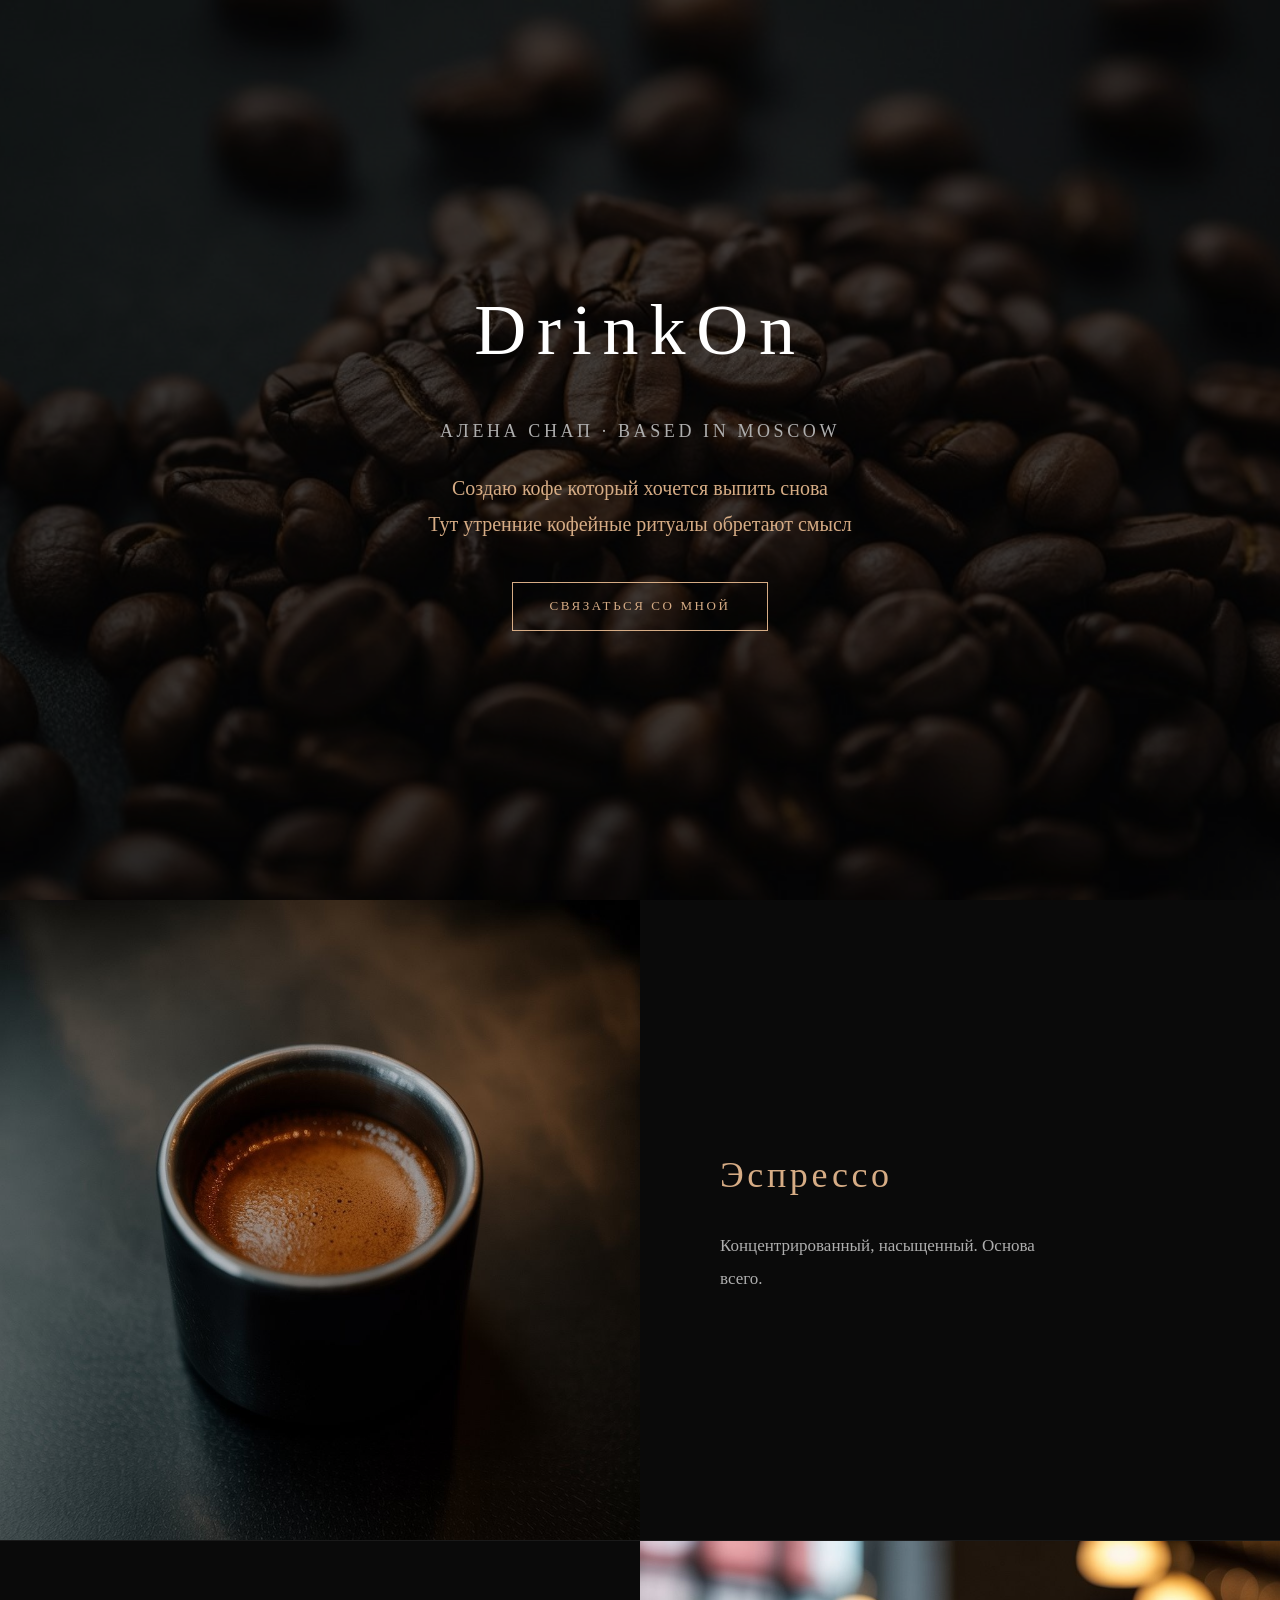
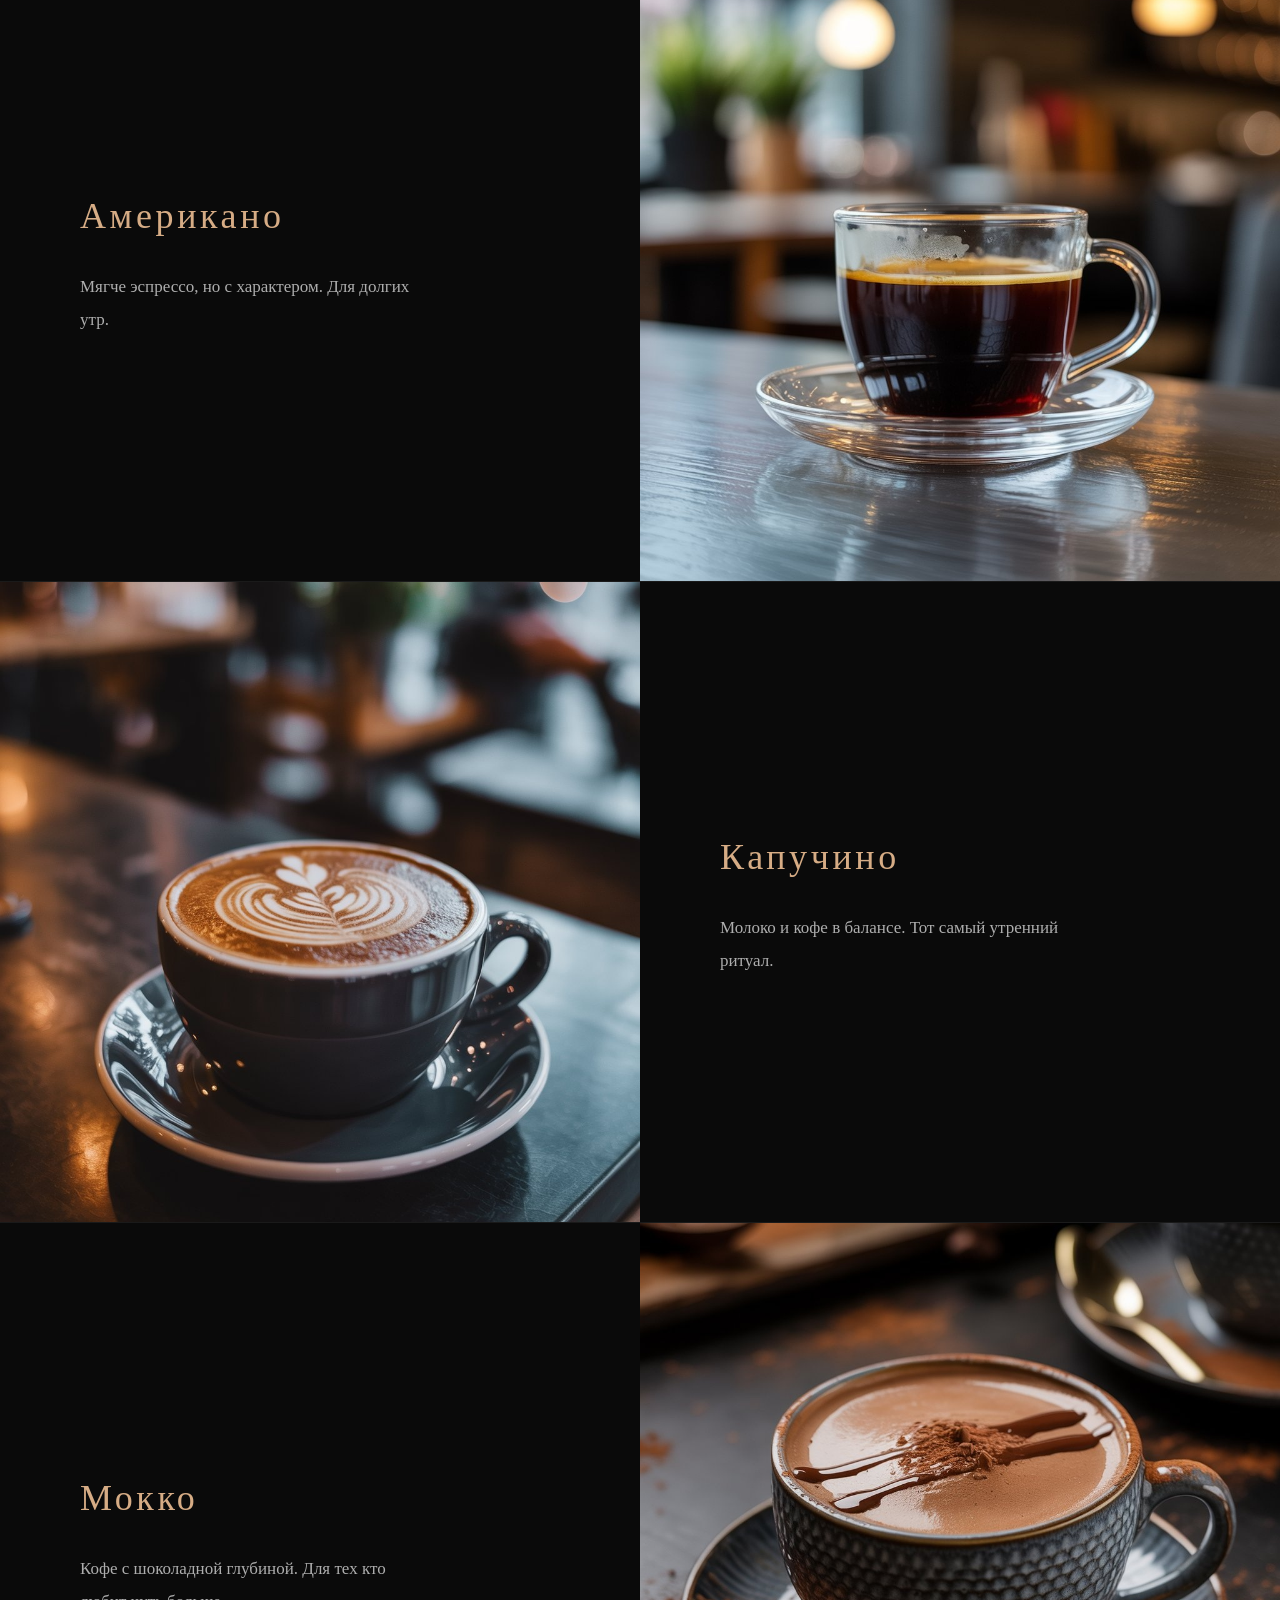
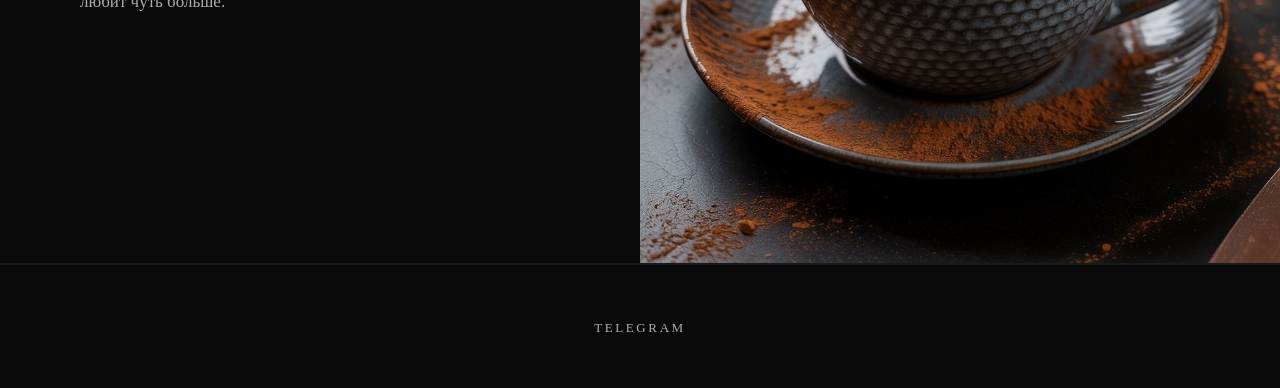
==== index.html @ 255bbcc7 "Add files via upload" ====
<!DOCTYPE html>
<html lang="ru">
<head>
  <meta charset="UTF-8">
  <meta name="viewport" content="width=device-width, initial-scale=1.0">
  <title>DrinkOn</title>
  <link rel="stylesheet" href="style.css">
</head>
<body>

  <!-- ШАПКА с фоном из зёрен -->
  <header class="hero">
    <div class="hero-overlay"></div>
    <div class="hero-content">
      <h1>DrinkOn</h1>
      <p class="location">Алена Снап · based in Moscow</p>
      <p class="tagline">Создаю кофе который хочется выпить снова<br>Тут утренние кофейные ритуалы обретают смысл</p>
      <a href="https://t.me/alyonaalyon" class="btn" target="_blank">Связаться со мной</a>
    </div>
  </header>

  <!-- НАПИТКИ В ШАХМАТНОМ ПОРЯДКЕ -->
  <section class="drinks">

    <div class="drink-row">
      <div class="drink-img">
        <img src="espresso.jpg" alt="Эспрессо">
      </div>
      <div class="drink-text">
        <h3>Эспрессо</h3>
        <p>Концентрированный, насыщенный. Основа всего.</p>
      </div>
    </div>

    <div class="drink-row reverse">
      <div class="drink-img">
        <img src="americano.jpg" alt="Американо">
      </div>
      <div class="drink-text">
        <h3>Американо</h3>
        <p>Мягче эспрессо, но с характером. Для долгих утр.</p>
      </div>
    </div>
    
    <div class="drink-row">
      <div class="drink-img">
        <img src="cappuccino.jpg" alt="Капучино">
      </div>
      <div class="drink-text">
        <h3>Капучино</h3>
        <p>Молоко и кофе в балансе. Тот самый утренний ритуал.</p>
      </div>
    </div>

    <div class="drink-row reverse">
      <div class="drink-img">
        <img src="mocha.jpg" alt="Мокко">
      </div>
      <div class="drink-text">
        <h3>Мокко</h3>
        <p>Кофе с шоколадной глубиной. Для тех кто любит чуть больше.</p>
      </div>
    </div>

  </section>

  <!-- ФУТЕР -->
  <footer>
    <a href="https://t.me/alyonaalyon" target="_blank">Telegram</a>
  </footer>

</body>
</html>
---- style.css ----
/* RESET И БАЗА */
* {
  margin: 0;
  padding: 0;
  box-sizing: border-box;
}

body {
  font-family: 'Georgia', serif;
  background-color: #0a0a0a;
  color: #fff;
  line-height: 1.7;
}

/* ШАПКА */
.hero {
  min-height: 100vh;
  position: relative;
  display: flex;
  align-items: center;
  justify-content: center;
  text-align: center;
  background-image: url('beans1.jpg');
  background-size: cover;
  background-position: center;
}

.hero-overlay {
  position: absolute;
  inset: 0;
  background-color: rgba(0, 0, 0, 0.65);
}

.hero-content {
  position: relative;
  z-index: 1;
  padding: 2rem;
}

.hero h1 {
  font-size: 72px;
  font-weight: 400;
  letter-spacing: 0.15em;
  color: #fff;
  margin-bottom: 1.5rem;
}

.hero .location {
  font-size: 18px;
  letter-spacing: 0.2em;
  color: #aeaeae;
  text-transform: uppercase;
  margin-bottom: 1.5rem;
}

.hero .tagline {
  font-size: 20px;
  color: #d6ac85;
  max-width: 480px;
  margin: 0 auto 2.5rem;
  line-height: 1.8;
}

/* КНОПКА */
.btn {
  display: inline-block;
  padding: 12px 36px;
  border: 1px solid #d6ac85;
  color: #d6ac85;
  text-decoration: none;
  font-size: 13px;
  letter-spacing: 0.2em;
  text-transform: uppercase;
  transition: all 0.3s ease;
}

.btn:hover {
  background-color: #d6ac85;
  color: #0a0a0a;
}

/* НАПИТКИ ШАХМАТНЫЙ ПОРЯДОК */
.drinks {
  padding: 0;
}

.drink-row {
  display: grid;
  grid-template-columns: 1fr 1fr;
  min-height: 500px;
  border-bottom: 1px solid #1a1a1a;
}

.drink-row.reverse {
  direction: rtl;
}

.drink-row.reverse > * {
  direction: ltr;
}

.drink-img {
  overflow: hidden;
}

.drink-img img {
  width: 100%;
  height: 100%;
  object-fit: cover;
  display: block;
  transition: transform 0.6s ease;
}

.drink-img img:hover {
  transform: scale(1.03);
}

.drink-text {
  display: flex;
  flex-direction: column;
  justify-content: center;
  padding: 4rem 5rem;
  background-color: #0a0a0a;
}

.drink-text h3 {
  font-size: 36px;
  font-weight: 400;
  color: #d6ac85;
  letter-spacing: 0.1em;
  margin-bottom: 1.5rem;
}

.drink-text p {
  font-size: 17px;
  color: #aeaeae;
  line-height: 1.9;
  max-width: 340px;
}

/* ФУТЕР */
footer {
  text-align: center;
  padding: 3rem;
  border-top: 1px solid #1a1a1a;
}

footer a {
  color: #aeaeae;
  text-decoration: none;
  font-size: 13px;
  letter-spacing: 0.2em;
  text-transform: uppercase;
  transition: color 0.3s ease;
}

footer a:hover {
  color: #d6ac85;
}

/* =====================
   MOBILE ADAPTATION
   ===================== */

@media (max-width: 768px) {

  /* HERO */
  .hero {
    min-height: 100svh;
    background-position: center center;
  }

  .hero-content {
    padding: 2rem 1.5rem;
  }

  .hero h1 {
    font-size: 48px;
    letter-spacing: 0.12em;
    margin-bottom: 1rem;
  }

  .hero .location {
    font-size: 11px;
    letter-spacing: 0.18em;
    margin-bottom: 1.2rem;
  }

  .hero .tagline {
    font-size: 16px;
    max-width: 100%;
    margin-bottom: 2rem;
    line-height: 1.75;
  }

  .btn {
    padding: 14px 32px;
    font-size: 11px;
    letter-spacing: 0.18em;
  }

  /* DRINK ROWS — stack vertically, image on top, text below */
  .drink-row,
  .drink-row.reverse {
    display: flex;
    flex-direction: column;
    direction: ltr;
    min-height: unset;
    border-bottom: 1px solid #1a1a1a;
  }

  .drink-row .drink-img,
  .drink-row.reverse .drink-img {
    width: 100%;
    height: 260px;
    flex-shrink: 0;
  }

  .drink-row .drink-img img,
  .drink-row.reverse .drink-img img {
    width: 100%;
    height: 100%;
    object-fit: cover;
  }

  .drink-text {
    padding: 2rem 1.5rem;
    text-align: left;
    width: 100%;
  }

  .drink-text h3 {
    font-size: 26px;
    margin-bottom: 0.75rem;
    letter-spacing: 0.08em;
  }

  .drink-text p {
    font-size: 15px;
    line-height: 1.75;
    max-width: 100%;
    color: #aeaeae;
  }

  /* FOOTER */
  footer {
    padding: 2rem 1.5rem;
  }

  footer a {
    font-size: 11px;
    letter-spacing: 0.18em;
  }
}

/* Extra small screens */
@media (max-width: 380px) {
  .hero h1 {
    font-size: 38px;
  }

  .hero .tagline {
    font-size: 15px;
  }

  .drink-row .drink-img,
  .drink-row.reverse .drink-img {
    height: 220px;
  }

  .drink-text {
    padding: 1.5rem 1.25rem;
  }

  .drink-text h3 {
    font-size: 22px;
  }
}
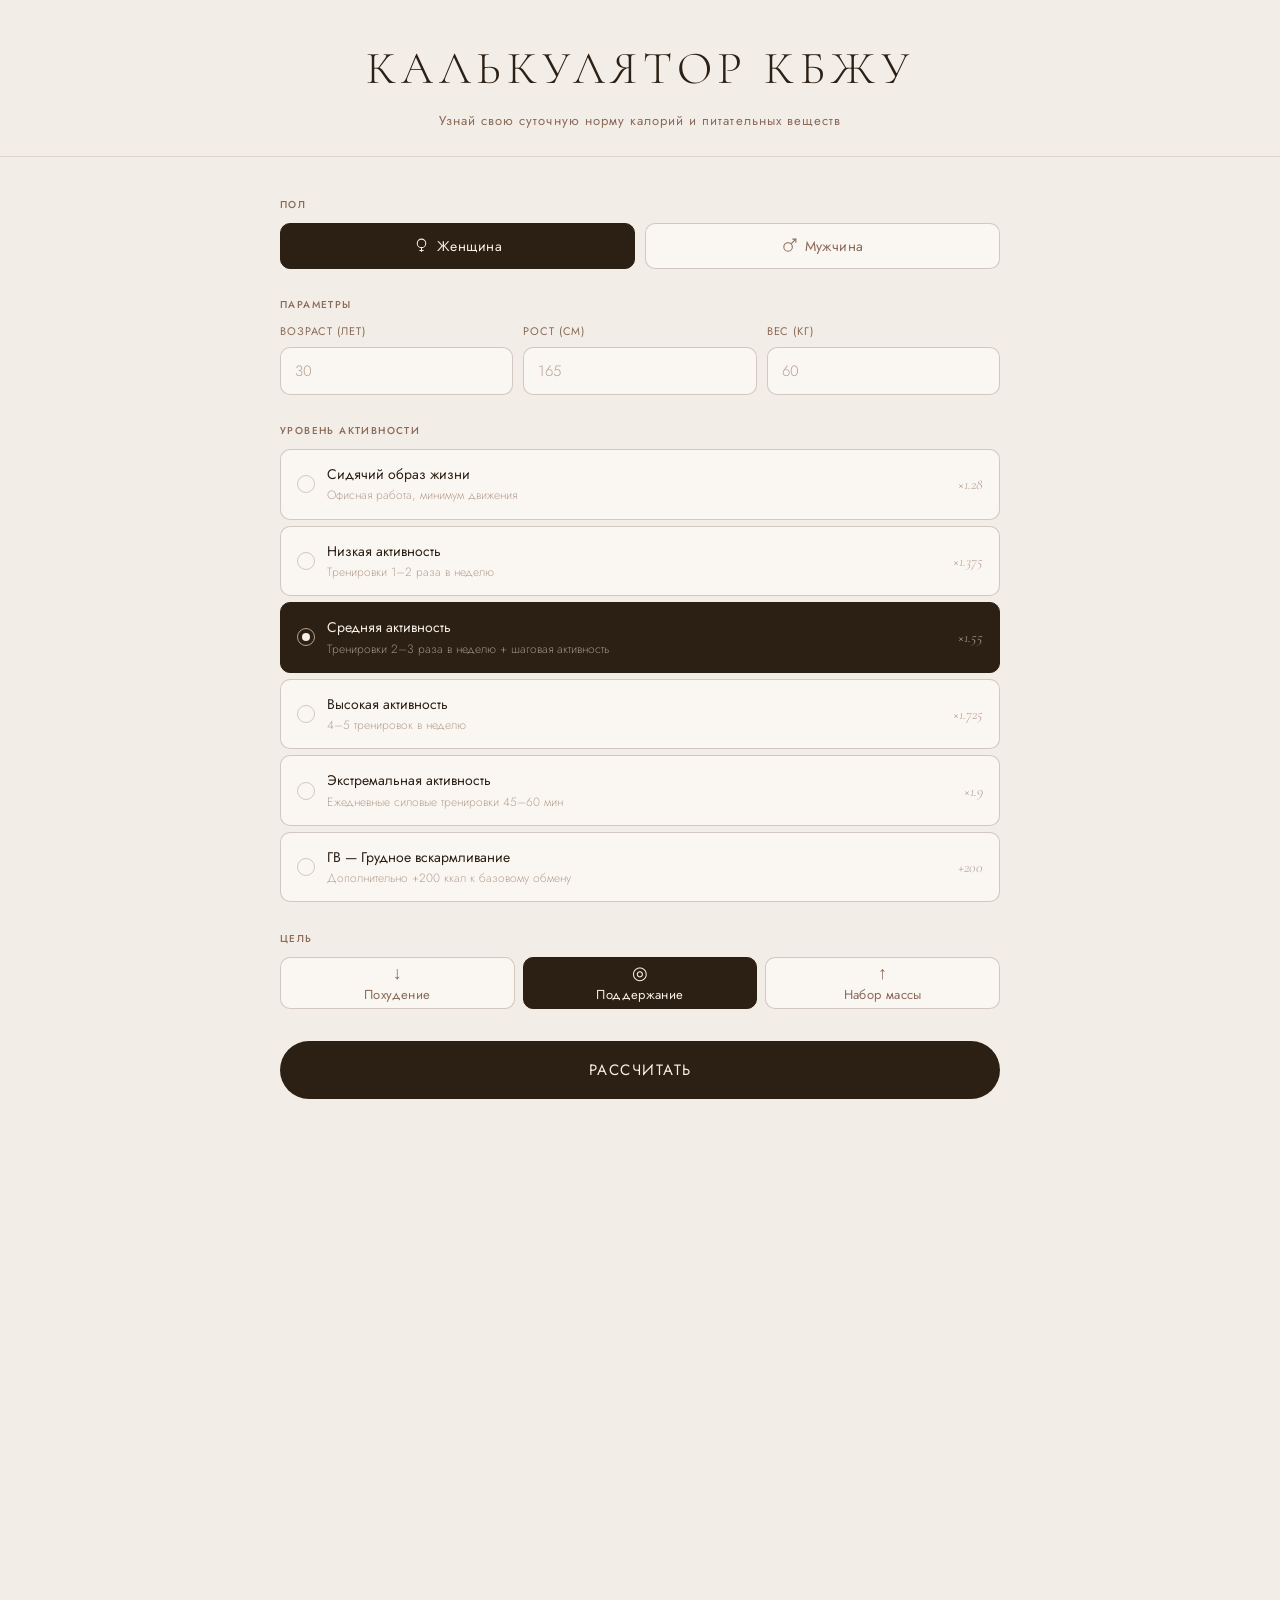
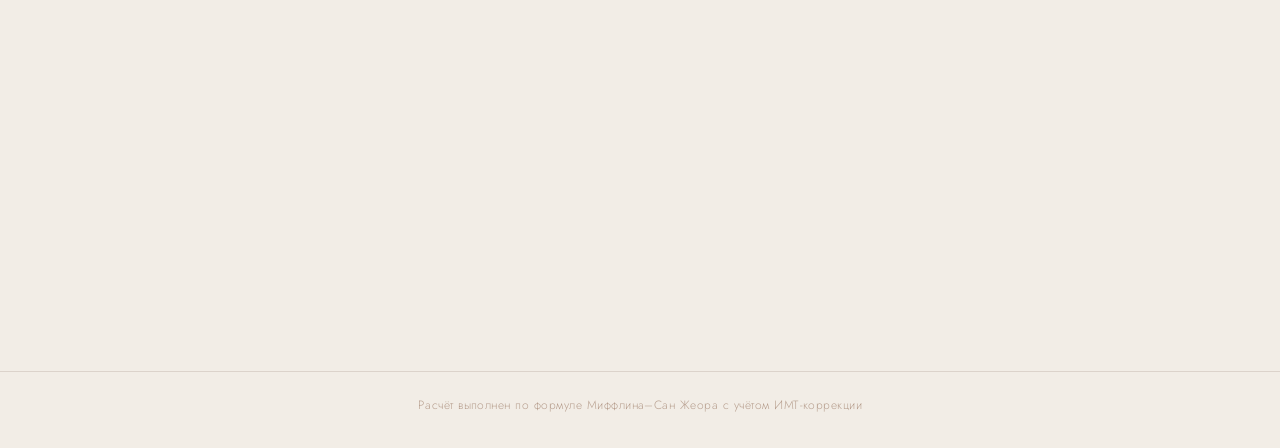
==== commit 9fece4dc: "Index File" ====
--- a/index.html
+++ b/index.html
@@ -1,73 +1,842 @@
-<!DOCTYPE html>
-<html lang="ru">
-<head>
-  <meta charset="UTF-8">
-  <meta name="viewport" content="width=device-width, initial-scale=1.0">
-  <title>DrinkOn</title>
-  <link rel="stylesheet" href="style.css">
-</head>
-<body>
-
-  <!-- ШАПКА с фоном из зёрен -->
-  <header class="hero">
-    <div class="hero-overlay"></div>
-    <div class="hero-content">
-      <h1>DrinkOn</h1>
-      <p class="location">Алена Снап · based in Moscow</p>
-      <p class="tagline">Создаю кофе который хочется выпить снова<br>Тут утренние кофейные ритуалы обретают смысл</p>
-      <a href="https://t.me/alyonaalyon" class="btn" target="_blank">Связаться со мной</a>
-    </div>
-  </header>
-
-  <!-- НАПИТКИ В ШАХМАТНОМ ПОРЯДКЕ -->
-  <section class="drinks">
-
-    <div class="drink-row">
-      <div class="drink-img">
-        <img src="espresso.jpg" alt="Эспрессо">
-      </div>
-      <div class="drink-text">
-        <h3>Эспрессо</h3>
-        <p>Концентрированный, насыщенный. Основа всего.</p>
-      </div>
-    </div>
-
-    <div class="drink-row reverse">
-      <div class="drink-img">
-        <img src="americano.jpg" alt="Американо">
-      </div>
-      <div class="drink-text">
-        <h3>Американо</h3>
-        <p>Мягче эспрессо, но с характером. Для долгих утр.</p>
-      </div>
-    </div>
-    
-    <div class="drink-row">
-      <div class="drink-img">
-        <img src="cappuccino.jpg" alt="Капучино">
-      </div>
-      <div class="drink-text">
-        <h3>Капучино</h3>
-        <p>Молоко и кофе в балансе. Тот самый утренний ритуал.</p>
-      </div>
-    </div>
-
-    <div class="drink-row reverse">
-      <div class="drink-img">
-        <img src="mocha.jpg" alt="Мокко">
-      </div>
-      <div class="drink-text">
-        <h3>Мокко</h3>
-        <p>Кофе с шоколадной глубиной. Для тех кто любит чуть больше.</p>
-      </div>
-    </div>
-
-  </section>
-
-  <!-- ФУТЕР -->
-  <footer>
-    <a href="https://t.me/alyonaalyon" target="_blank">Telegram</a>
-  </footer>
-
-</body>
-</html>+<!DOCTYPE html>
+<html lang="ru">
+<head>
+<meta charset="UTF-8">
+<meta name="viewport" content="width=device-width, initial-scale=1.0">
+<title>Калькулятор КБЖУ</title>
+<link rel="preconnect" href="https://fonts.googleapis.com">
+<link rel="preconnect" href="https://fonts.gstatic.com" crossorigin>
+<link href="https://fonts.googleapis.com/css2?family=Cormorant+Garamond:ital,wght@0,300;0,400;0,500;1,300;1,400&family=Jost:wght@300;400;500&display=swap" rel="stylesheet">
+<style>
+  *, *::before, *::after { box-sizing: border-box; margin: 0; padding: 0; }
+
+  :root {
+    --bg:        #F2EDE6;
+    --bg2:       #EDE6DC;
+    --card:      #FAF7F3;
+    --card2:     #F5EFE7;
+    --dark:      #2C1F14;
+    --brown:     #5C3D2E;
+    --mid:       #8A6A58;
+    --light:     #B8A090;
+    --accent:    #3D2314;
+    --border:    rgba(92,61,46,.15);
+    --border2:   rgba(92,61,46,.25);
+    --radius:    18px;
+    --radius-sm: 10px;
+  }
+
+  html { scroll-behavior: smooth; }
+
+  body {
+    font-family: 'Jost', sans-serif;
+    background: var(--bg);
+    color: var(--dark);
+    min-height: 100vh;
+    font-weight: 300;
+    line-height: 1.6;
+  }
+
+  /* ── HEADER ─────────────────────────────── */
+  .site-header {
+    padding: 2rem 2rem 1.5rem;
+    text-align: center;
+    border-bottom: 1px solid var(--border);
+    background: var(--bg);
+  }
+  .site-header .logo {
+    font-family: 'Cormorant Garamond', serif;
+    font-size: clamp(28px, 6vw, 46px);
+    font-weight: 300;
+    letter-spacing: .12em;
+    color: var(--dark);
+    text-transform: uppercase;
+  }
+  .site-header .tagline {
+    font-size: 13px;
+    letter-spacing: .08em;
+    color: var(--mid);
+    margin-top: .35rem;
+    font-weight: 400;
+  }
+
+  /* ── LAYOUT ──────────────────────────────── */
+  .page {
+    max-width: 760px;
+    margin: 0 auto;
+    padding: 2.5rem 1.25rem 4rem;
+  }
+
+  .section-label {
+    font-size: 10px;
+    font-weight: 500;
+    letter-spacing: .14em;
+    text-transform: uppercase;
+    color: var(--mid);
+    margin-bottom: .6rem;
+    margin-top: 1.8rem;
+  }
+  .section-label:first-child { margin-top: 0; }
+
+  /* ── GENDER TOGGLE ───────────────────────── */
+  .gender-wrap {
+    display: flex;
+    gap: 10px;
+  }
+  .gender-btn {
+    flex: 1;
+    height: 46px;
+    border: 1px solid var(--border2);
+    border-radius: var(--radius-sm);
+    background: var(--card);
+    color: var(--mid);
+    font-family: 'Jost', sans-serif;
+    font-size: 14px;
+    font-weight: 400;
+    letter-spacing: .04em;
+    cursor: pointer;
+    transition: all .2s;
+    display: flex; align-items: center; justify-content: center; gap: 7px;
+  }
+  .gender-btn:hover { background: var(--card2); color: var(--brown); }
+  .gender-btn.active {
+    background: var(--dark);
+    border-color: var(--dark);
+    color: #F5EFE7;
+  }
+  .gender-btn svg { width: 17px; height: 17px; }
+
+  /* ── INPUT GRID ──────────────────────────── */
+  .input-grid {
+    display: grid;
+    grid-template-columns: repeat(3, 1fr);
+    gap: 10px;
+  }
+  @media (max-width: 480px) {
+    .input-grid { grid-template-columns: 1fr 1fr; }
+    .input-grid .field:last-child { grid-column: 1 / -1; }
+  }
+  .field label {
+    display: block;
+    font-size: 11px;
+    letter-spacing: .08em;
+    text-transform: uppercase;
+    color: var(--mid);
+    margin-bottom: 6px;
+    font-weight: 400;
+  }
+  .field input {
+    width: 100%;
+    height: 48px;
+    padding: 0 14px;
+    border: 1px solid var(--border2);
+    border-radius: var(--radius-sm);
+    background: var(--card);
+    color: var(--dark);
+    font-family: 'Jost', sans-serif;
+    font-size: 16px;
+    font-weight: 300;
+    outline: none;
+    transition: border-color .2s, background .2s;
+    -moz-appearance: textfield;
+  }
+  .field input::-webkit-inner-spin-button,
+  .field input::-webkit-outer-spin-button { -webkit-appearance: none; }
+  .field input::placeholder { color: var(--light); font-size: 15px; }
+  .field input:focus {
+    border-color: var(--brown);
+    background: var(--card2);
+  }
+  .field input.err { border-color: #c0604a; background: #fdf3f1; }
+
+  /* ── ACTIVITY LIST ───────────────────────── */
+  .act-list { display: flex; flex-direction: column; gap: 6px; }
+  .act-item {
+    display: flex; align-items: center; gap: 12px;
+    padding: 13px 16px;
+    border: 1px solid var(--border2);
+    border-radius: var(--radius-sm);
+    background: var(--card);
+    cursor: pointer;
+    transition: all .18s;
+  }
+  .act-item:hover { background: var(--card2); border-color: var(--brown); }
+  .act-item.active {
+    background: var(--dark);
+    border-color: var(--dark);
+  }
+  .act-radio {
+    width: 18px; height: 18px; border-radius: 50%;
+    border: 1.5px solid var(--border2);
+    flex-shrink: 0;
+    transition: all .18s;
+    display: flex; align-items: center; justify-content: center;
+  }
+  .act-item.active .act-radio {
+    border-color: var(--light);
+    background: transparent;
+  }
+  .act-item.active .act-radio::after {
+    content: '';
+    display: block;
+    width: 8px; height: 8px;
+    border-radius: 50%;
+    background: #F5EFE7;
+  }
+  .act-text { flex: 1; }
+  .act-name {
+    font-size: 14px; font-weight: 400;
+    color: var(--dark);
+    transition: color .18s;
+  }
+  .act-item.active .act-name { color: #F5EFE7; }
+  .act-desc {
+    font-size: 12px; color: var(--light);
+    margin-top: 1px;
+    transition: color .18s;
+  }
+  .act-item.active .act-desc { color: rgba(245,239,231,.55); }
+  .act-coef {
+    font-family: 'Cormorant Garamond', serif;
+    font-size: 15px;
+    color: var(--light);
+    font-style: italic;
+    transition: color .18s;
+  }
+  .act-item.active .act-coef { color: rgba(245,239,231,.6); }
+
+  /* ── GOAL TOGGLE ─────────────────────────── */
+  .goal-wrap { display: grid; grid-template-columns: repeat(3, 1fr); gap: 8px; }
+  .goal-btn {
+    height: 52px;
+    border: 1px solid var(--border2);
+    border-radius: var(--radius-sm);
+    background: var(--card);
+    color: var(--mid);
+    font-family: 'Jost', sans-serif;
+    font-size: 13px;
+    font-weight: 400;
+    letter-spacing: .03em;
+    cursor: pointer;
+    transition: all .2s;
+    display: flex; flex-direction: column; align-items: center; justify-content: center;
+    gap: 3px;
+    line-height: 1.2;
+    text-align: center;
+  }
+  .goal-btn:hover { background: var(--card2); color: var(--brown); }
+  .goal-btn.active {
+    background: var(--dark);
+    border-color: var(--dark);
+    color: #F5EFE7;
+  }
+  .goal-icon { font-size: 18px; }
+
+  /* ── CALCULATE BUTTON ────────────────────── */
+  .btn-calc {
+    width: 100%;
+    height: 58px;
+    margin-top: 2rem;
+    border: none;
+    border-radius: 40px;
+    background: var(--dark);
+    color: #F5EFE7;
+    font-family: 'Jost', sans-serif;
+    font-size: 15px;
+    font-weight: 400;
+    letter-spacing: .1em;
+    text-transform: uppercase;
+    cursor: pointer;
+    transition: all .2s;
+    position: relative;
+    overflow: hidden;
+  }
+  .btn-calc:hover {
+    background: var(--brown);
+    transform: translateY(-1px);
+  }
+  .btn-calc:active { transform: translateY(0) scale(.99); }
+  .btn-calc::after {
+    content: '';
+    position: absolute; inset: 0;
+    background: rgba(255,255,255,.06);
+    opacity: 0;
+    transition: opacity .2s;
+  }
+  .btn-calc:hover::after { opacity: 1; }
+
+  /* ── ERROR MSG ───────────────────────────── */
+  .err-msg {
+    display: none;
+    margin-top: .75rem;
+    padding: 10px 14px;
+    border-radius: var(--radius-sm);
+    background: #fdf3f1;
+    border: 1px solid #e8b5aa;
+    font-size: 13px;
+    color: #a04030;
+    letter-spacing: .02em;
+  }
+  .err-msg.show { display: block; }
+
+  /* ── DIVIDER ─────────────────────────────── */
+  .divider {
+    display: flex; align-items: center; gap: 1rem;
+    margin: 2.5rem 0 1.5rem;
+    opacity: 0;
+    transition: opacity .4s .1s;
+  }
+  .divider.show { opacity: 1; }
+  .divider::before, .divider::after {
+    content: ''; flex: 1; height: 1px; background: var(--border2);
+  }
+  .divider span {
+    font-family: 'Cormorant Garamond', serif;
+    font-size: 13px;
+    font-style: italic;
+    color: var(--light);
+    white-space: nowrap;
+    letter-spacing: .05em;
+  }
+
+  /* ── RESULTS ─────────────────────────────── */
+  .results {
+    opacity: 0;
+    transform: translateY(16px);
+    transition: opacity .45s, transform .45s;
+    pointer-events: none;
+  }
+  .results.show {
+    opacity: 1;
+    transform: translateY(0);
+    pointer-events: auto;
+  }
+
+  /* Main calorie card */
+  .kcal-card {
+    background: var(--dark);
+    border-radius: var(--radius);
+    padding: 2rem 2rem 1.75rem;
+    text-align: center;
+    margin-bottom: 1rem;
+    position: relative;
+    overflow: hidden;
+  }
+  .kcal-card::before {
+    content: '';
+    position: absolute;
+    top: -30px; right: -30px;
+    width: 160px; height: 160px;
+    border-radius: 50%;
+    background: rgba(255,255,255,.03);
+  }
+  .kcal-card::after {
+    content: '';
+    position: absolute;
+    bottom: -40px; left: -20px;
+    width: 120px; height: 120px;
+    border-radius: 50%;
+    background: rgba(255,255,255,.025);
+  }
+  .kcal-label {
+    font-size: 10px;
+    letter-spacing: .14em;
+    text-transform: uppercase;
+    color: rgba(245,239,231,.45);
+    font-weight: 400;
+  }
+  .kcal-val {
+    font-family: 'Cormorant Garamond', serif;
+    font-size: clamp(52px, 14vw, 80px);
+    font-weight: 300;
+    color: #F5EFE7;
+    line-height: 1;
+    margin: .3rem 0 .2rem;
+    letter-spacing: -.01em;
+  }
+  .kcal-unit {
+    font-size: 13px;
+    color: rgba(245,239,231,.55);
+    letter-spacing: .08em;
+  }
+
+  /* Macro cards grid */
+  .macro-grid {
+    display: grid;
+    grid-template-columns: repeat(3, 1fr);
+    gap: 8px;
+    margin-bottom: 1rem;
+  }
+  @media (max-width: 400px) {
+    .macro-grid { grid-template-columns: 1fr 1fr; }
+    .macro-grid .mc:nth-child(3) { grid-column: 1 / -1; }
+  }
+  .mc {
+    background: var(--card);
+    border: 1px solid var(--border);
+    border-radius: var(--radius);
+    padding: 1.25rem 1rem;
+    text-align: center;
+    position: relative;
+    overflow: hidden;
+  }
+  .mc::before {
+    content: '';
+    position: absolute;
+    top: 0; left: 0; right: 0;
+    height: 3px;
+    border-radius: 0 0 0 0;
+  }
+  .mc.prot::before { background: #8BAF8A; }
+  .mc.fat::before  { background: #C4956B; }
+  .mc.carb::before { background: #8A9FAF; }
+  .mc-icon { font-size: 22px; margin-bottom: .35rem; }
+  .mc-lbl {
+    font-size: 10px;
+    text-transform: uppercase;
+    letter-spacing: .1em;
+    color: var(--mid);
+    font-weight: 400;
+  }
+  .mc-val {
+    font-family: 'Cormorant Garamond', serif;
+    font-size: 34px;
+    font-weight: 300;
+    line-height: 1.1;
+    margin: .1rem 0 0;
+  }
+  .mc.prot .mc-val { color: #4A7048; }
+  .mc.fat  .mc-val { color: #8C5530; }
+  .mc.carb .mc-val { color: #3A5A70; }
+  .mc-unit { font-size: 11px; color: var(--light); }
+
+  /* BMI card */
+  .bmi-card {
+    background: var(--card);
+    border: 1px solid var(--border);
+    border-radius: var(--radius);
+    padding: 1.25rem 1.5rem;
+    display: flex;
+    align-items: center;
+    justify-content: space-between;
+    gap: 1rem;
+    margin-bottom: 1rem;
+    flex-wrap: wrap;
+  }
+  .bmi-left .bmi-lbl {
+    font-size: 10px;
+    text-transform: uppercase;
+    letter-spacing: .1em;
+    color: var(--mid);
+    font-weight: 400;
+  }
+  .bmi-left .bmi-num {
+    font-family: 'Cormorant Garamond', serif;
+    font-size: 42px;
+    font-weight: 300;
+    color: var(--dark);
+    line-height: 1.1;
+    margin-top: .1rem;
+  }
+  .bmi-left .bmi-unit { font-size: 12px; color: var(--light); }
+  .bmi-badge {
+    padding: 7px 18px;
+    border-radius: 30px;
+    font-size: 13px;
+    font-weight: 400;
+    letter-spacing: .03em;
+  }
+  .bmi-badge.normal  { background: #EBF1E8; color: #375535; border: 1px solid #BDD6B9; }
+  .bmi-badge.under   { background: #FDF5E8; color: #6B4B1A; border: 1px solid #E8D0A0; }
+  .bmi-badge.over1   { background: #FDF5E8; color: #6B4B1A; border: 1px solid #E8D0A0; }
+  .bmi-badge.over2   { background: #FBF0EC; color: #7A3520; border: 1px solid #E8C0B0; }
+  .bmi-badge.over3   { background: #FAE8E8; color: #7A2020; border: 1px solid #E0B0B0; }
+  .bmi-badge.obese3  { background: #FAE8E8; color: #7A2020; border: 1px solid #E0B0B0; }
+
+  /* Bars */
+  .bars-card {
+    background: var(--card);
+    border: 1px solid var(--border);
+    border-radius: var(--radius);
+    padding: 1.25rem 1.5rem;
+  }
+  .bars-title {
+    font-size: 10px;
+    text-transform: uppercase;
+    letter-spacing: .1em;
+    color: var(--mid);
+    font-weight: 400;
+    margin-bottom: 1rem;
+  }
+  .bar-row { margin-bottom: .85rem; }
+  .bar-row:last-child { margin-bottom: 0; }
+  .bar-top {
+    display: flex;
+    justify-content: space-between;
+    margin-bottom: 5px;
+    font-size: 12px;
+    color: var(--mid);
+  }
+  .bar-top span:last-child { font-weight: 400; color: var(--brown); }
+  .bar-track {
+    height: 7px;
+    background: var(--bg2);
+    border-radius: 4px;
+    overflow: hidden;
+  }
+  .bar-fill {
+    height: 100%;
+    border-radius: 4px;
+    transition: width .7s cubic-bezier(.4,0,.2,1);
+  }
+  .bp { background: #8BAF8A; }
+  .bf { background: #C4956B; }
+  .bc { background: #8A9FAF; }
+
+  /* ── FOOTER ──────────────────────────────── */
+  .site-footer {
+    text-align: center;
+    padding: 1.5rem 1rem 2rem;
+    border-top: 1px solid var(--border);
+    margin-top: 1rem;
+  }
+  .site-footer p {
+    font-size: 12px;
+    color: var(--light);
+    letter-spacing: .04em;
+  }
+
+  /* ── ANIMATIONS ──────────────────────────── */
+  @keyframes fadeUp {
+    from { opacity: 0; transform: translateY(10px); }
+    to   { opacity: 1; transform: translateY(0); }
+  }
+  .results.show .kcal-card  { animation: fadeUp .4s ease both; }
+  .results.show .macro-grid { animation: fadeUp .4s .1s ease both; }
+  .results.show .bmi-card   { animation: fadeUp .4s .18s ease both; }
+  .results.show .bars-card  { animation: fadeUp .4s .26s ease both; }
+</style>
+</head>
+<body>
+
+<header class="site-header">
+  <div class="logo">Калькулятор КБЖУ</div>
+  <div class="tagline">Узнай свою суточную норму калорий и питательных веществ</div>
+</header>
+
+<main class="page">
+
+  <!-- GENDER -->
+  <div class="section-label">Пол</div>
+  <div class="gender-wrap" id="gender-group">
+    <button class="gender-btn active" data-val="female" type="button">
+      <svg viewBox="0 0 24 24" fill="none" stroke="currentColor" stroke-width="1.5">
+        <circle cx="12" cy="9" r="6"/><line x1="12" y1="15" x2="12" y2="21"/><line x1="9" y1="19" x2="15" y2="19"/>
+      </svg>
+      Женщина
+    </button>
+    <button class="gender-btn" data-val="male" type="button">
+      <svg viewBox="0 0 24 24" fill="none" stroke="currentColor" stroke-width="1.5">
+        <circle cx="10" cy="14" r="6"/><line x1="14.5" y1="9.5" x2="21" y2="3"/><polyline points="16 3 21 3 21 8"/>
+      </svg>
+      Мужчина
+    </button>
+  </div>
+
+  <!-- PARAMS -->
+  <div class="section-label">Параметры</div>
+  <div class="input-grid">
+    <div class="field">
+      <label>Возраст (лет)</label>
+      <input type="number" id="age" min="10" max="120" placeholder="30">
+    </div>
+    <div class="field">
+      <label>Рост (см)</label>
+      <input type="number" id="height" min="100" max="250" placeholder="165">
+    </div>
+    <div class="field">
+      <label>Вес (кг)</label>
+      <input type="number" id="weight" min="30" max="300" placeholder="60">
+    </div>
+  </div>
+
+  <!-- ACTIVITY -->
+  <div class="section-label">Уровень активности</div>
+  <div class="act-list" id="act-group">
+    <div class="act-item" data-val="1.28">
+      <div class="act-radio"></div>
+      <div class="act-text">
+        <div class="act-name">Сидячий образ жизни</div>
+        <div class="act-desc">Офисная работа, минимум движения</div>
+      </div>
+      <div class="act-coef">×1.28</div>
+    </div>
+    <div class="act-item" data-val="1.375">
+      <div class="act-radio"></div>
+      <div class="act-text">
+        <div class="act-name">Низкая активность</div>
+        <div class="act-desc">Тренировки 1–2 раза в неделю</div>
+      </div>
+      <div class="act-coef">×1.375</div>
+    </div>
+    <div class="act-item active" data-val="1.55">
+      <div class="act-radio"></div>
+      <div class="act-text">
+        <div class="act-name">Средняя активность</div>
+        <div class="act-desc">Тренировки 2–3 раза в неделю + шаговая активность</div>
+      </div>
+      <div class="act-coef">×1.55</div>
+    </div>
+    <div class="act-item" data-val="1.725">
+      <div class="act-radio"></div>
+      <div class="act-text">
+        <div class="act-name">Высокая активность</div>
+        <div class="act-desc">4–5 тренировок в неделю</div>
+      </div>
+      <div class="act-coef">×1.725</div>
+    </div>
+    <div class="act-item" data-val="1.9">
+      <div class="act-radio"></div>
+      <div class="act-text">
+        <div class="act-name">Экстремальная активность</div>
+        <div class="act-desc">Ежедневные силовые тренировки 45–60 мин</div>
+      </div>
+      <div class="act-coef">×1.9</div>
+    </div>
+    <div class="act-item" data-val="gv">
+      <div class="act-radio"></div>
+      <div class="act-text">
+        <div class="act-name">ГВ — Грудное вскармливание</div>
+        <div class="act-desc">Дополнительно +200 ккал к базовому обмену</div>
+      </div>
+      <div class="act-coef">+200</div>
+    </div>
+  </div>
+
+  <!-- GOAL -->
+  <div class="section-label">Цель</div>
+  <div class="goal-wrap" id="goal-group">
+    <button class="goal-btn" data-val="loss" type="button">
+      <span class="goal-icon">↓</span>
+      Похудение
+    </button>
+    <button class="goal-btn active" data-val="maintain" type="button">
+      <span class="goal-icon">◎</span>
+      Поддержание
+    </button>
+    <button class="goal-btn" data-val="gain" type="button">
+      <span class="goal-icon">↑</span>
+      Набор массы
+    </button>
+  </div>
+
+  <!-- ERRORS + BUTTON -->
+  <div class="err-msg" id="err-msg"></div>
+  <button class="btn-calc" type="button" onclick="calculate()">Рассчитать</button>
+
+  <!-- RESULTS -->
+  <div class="divider" id="divider"><span>Ваши результаты</span></div>
+
+  <div class="results" id="results">
+    <div class="kcal-card">
+      <div class="kcal-label">Суточная норма калорий</div>
+      <div class="kcal-val" id="r-kcal">—</div>
+      <div class="kcal-unit">ккал / день</div>
+    </div>
+
+    <div class="macro-grid">
+      <div class="mc prot">
+        <div class="mc-icon">🥩</div>
+        <div class="mc-lbl">Белки</div>
+        <div class="mc-val" id="r-prot">—</div>
+        <div class="mc-unit">г / день</div>
+      </div>
+      <div class="mc fat">
+        <div class="mc-icon">🥑</div>
+        <div class="mc-lbl">Жиры</div>
+        <div class="mc-val" id="r-fat">—</div>
+        <div class="mc-unit">г / день</div>
+      </div>
+      <div class="mc carb">
+        <div class="mc-icon">🌾</div>
+        <div class="mc-lbl">Углеводы</div>
+        <div class="mc-val" id="r-carb">—</div>
+        <div class="mc-unit">г / день</div>
+      </div>
+    </div>
+
+    <div class="bmi-card">
+      <div class="bmi-left">
+        <div class="bmi-lbl">Индекс массы тела (ИМТ)</div>
+        <div class="bmi-num" id="r-bmi">—</div>
+        <div class="bmi-unit">кг / м²</div>
+      </div>
+      <div class="bmi-badge" id="r-bmicat"></div>
+    </div>
+
+    <div class="bars-card">
+      <div class="bars-title">Распределение нутриентов</div>
+      <div class="bar-row">
+        <div class="bar-top"><span>Белки — 30%</span><span id="b-prot"></span></div>
+        <div class="bar-track"><div class="bar-fill bp" id="bar-p" style="width:0%"></div></div>
+      </div>
+      <div class="bar-row">
+        <div class="bar-top"><span>Жиры — 30%</span><span id="b-fat"></span></div>
+        <div class="bar-track"><div class="bar-fill bf" id="bar-f" style="width:0%"></div></div>
+      </div>
+      <div class="bar-row">
+        <div class="bar-top"><span>Углеводы — 40%</span><span id="b-carb"></span></div>
+        <div class="bar-track"><div class="bar-fill bc" id="bar-c" style="width:0%"></div></div>
+      </div>
+    </div>
+  </div>
+
+</main>
+
+<footer class="site-footer">
+  <p>Расчёт выполнен по формуле Миффлина–Сан Жеора с учётом ИМТ-коррекции</p>
+</footer>
+
+<script>
+  /* ── Toggle helpers ─────────────────────── */
+  document.getElementById('gender-group').addEventListener('click', e => {
+    const btn = e.target.closest('.gender-btn');
+    if (!btn) return;
+    document.querySelectorAll('.gender-btn').forEach(b => b.classList.remove('active'));
+    btn.classList.add('active');
+  });
+  document.getElementById('act-group').addEventListener('click', e => {
+    const item = e.target.closest('.act-item');
+    if (!item) return;
+    document.querySelectorAll('.act-item').forEach(b => b.classList.remove('active'));
+    item.classList.add('active');
+  });
+  document.getElementById('goal-group').addEventListener('click', e => {
+    const btn = e.target.closest('.goal-btn');
+    if (!btn) return;
+    document.querySelectorAll('.goal-btn').forEach(b => b.classList.remove('active'));
+    btn.classList.add('active');
+  });
+
+  /* ── Helpers ────────────────────────────── */
+  function getSelected(groupId) {
+    const a = document.querySelector(`#${groupId} .active`);
+    return a ? a.dataset.val : null;
+  }
+  function numVal(id) { return parseFloat(document.getElementById(id).value) || 0; }
+  function setErr(msg) {
+    const el = document.getElementById('err-msg');
+    el.textContent = msg;
+    el.classList.toggle('show', !!msg);
+  }
+  function markErr(id, bad) {
+    document.getElementById(id).classList.toggle('err', bad);
+  }
+
+  /* ── Main calculation ───────────────────── */
+  function calculate() {
+    const gender = getSelected('gender-group');
+    const act    = getSelected('act-group');
+    const goal   = getSelected('goal-group');
+    const age    = numVal('age');
+    const h      = numVal('height');
+    const w      = numVal('weight');
+
+    /* Validation */
+    let hasErr = false;
+    markErr('age',    !age || age < 10 || age > 120);
+    markErr('height', !h   || h < 100  || h > 250);
+    markErr('weight', !w   || w < 30   || w > 300);
+    if (!age || age < 10 || age > 120) hasErr = true;
+    if (!h   || h < 100  || h > 250)  hasErr = true;
+    if (!w   || w < 30   || w > 300)  hasErr = true;
+
+    if (hasErr) {
+      setErr('Проверьте введённые данные: возраст 10–120, рост 100–250 см, вес 30–300 кг');
+      return;
+    }
+    if (!act)  { setErr('Выберите уровень активности'); return; }
+    setErr('');
+
+    /* Step 1: BMR */
+    let bmr;
+    if (gender === 'female') bmr = (10 * w) + (6.25 * h) - (5 * age) - 150;
+    else                     bmr = (10 * w) + (6.25 * h) - (5 * age) + 50;
+
+    /* Step 2: Activity */
+    let cal;
+    if (act === 'gv') cal = bmr + 200;
+    else              cal = bmr * parseFloat(act);
+
+    /* Step 3: Goal */
+    if      (goal === 'loss') cal *= 0.85;
+    else if (goal === 'gain') cal *= 1.15;
+
+    /* Step 4: BMI */
+    const bmi  = w / Math.pow(h / 100, 2);
+    const bmiR = Math.round(bmi);
+
+    /* Step 5: BMI coefficient */
+    let coef = 1;
+    if      (bmiR > 24) coef = Math.max(0.85, 1 - ((bmiR - 24) * 0.01));
+    else if (bmiR < 18) coef = Math.max(0.85, 1 - ((18 - bmiR) * 0.015));
+
+    const final = Math.round(cal * coef);
+
+    /* Step 6: Macros */
+    const prot = Math.round(final * 0.30 / 4);
+    const fat  = Math.round(final * 0.30 / 9);
+    const carb = Math.round(final * 0.40 / 4);
+
+    /* BMI category */
+    let catText, catClass;
+    if      (bmiR < 18.5) { catText = 'Дефицит массы';       catClass = 'under'; }
+    else if (bmiR < 25)   { catText = 'Норма';                catClass = 'normal'; }
+    else if (bmiR < 30)   { catText = 'Избыточная масса';     catClass = 'over1'; }
+    else if (bmiR < 35)   { catText = 'Ожирение I степени';   catClass = 'over2'; }
+    else if (bmiR < 40)   { catText = 'Ожирение II степени';  catClass = 'over3'; }
+    else                  { catText = 'Ожирение III степени';  catClass = 'obese3'; }
+
+    /* Render */
+    document.getElementById('r-kcal').textContent = final.toLocaleString('ru');
+    document.getElementById('r-prot').textContent = prot;
+    document.getElementById('r-fat').textContent  = fat;
+    document.getElementById('r-carb').textContent = carb;
+    document.getElementById('r-bmi').textContent  = bmiR;
+
+    const badge = document.getElementById('r-bmicat');
+    badge.textContent = catText;
+    badge.className   = 'bmi-badge ' + catClass;
+
+    document.getElementById('b-prot').textContent = prot + ' г';
+    document.getElementById('b-fat').textContent  = fat  + ' г';
+    document.getElementById('b-carb').textContent = carb + ' г';
+
+    /* Animate bars after slight delay */
+    setTimeout(() => {
+      document.getElementById('bar-p').style.width = '30%';
+      document.getElementById('bar-f').style.width = '30%';
+      document.getElementById('bar-c').style.width = '40%';
+    }, 200);
+
+    /* Show results */
+    const results = document.getElementById('results');
+    const divider = document.getElementById('divider');
+    results.classList.remove('show');
+    divider.classList.remove('show');
+    // reset bar widths for re-animation
+    document.getElementById('bar-p').style.width = '0%';
+    document.getElementById('bar-f').style.width = '0%';
+    document.getElementById('bar-c').style.width = '0%';
+
+    requestAnimationFrame(() => {
+      requestAnimationFrame(() => {
+        results.classList.add('show');
+        divider.classList.add('show');
+        results.scrollIntoView({ behavior: 'smooth', block: 'nearest' });
+      });
+    });
+  }
+</script>
+</body>
+</html>
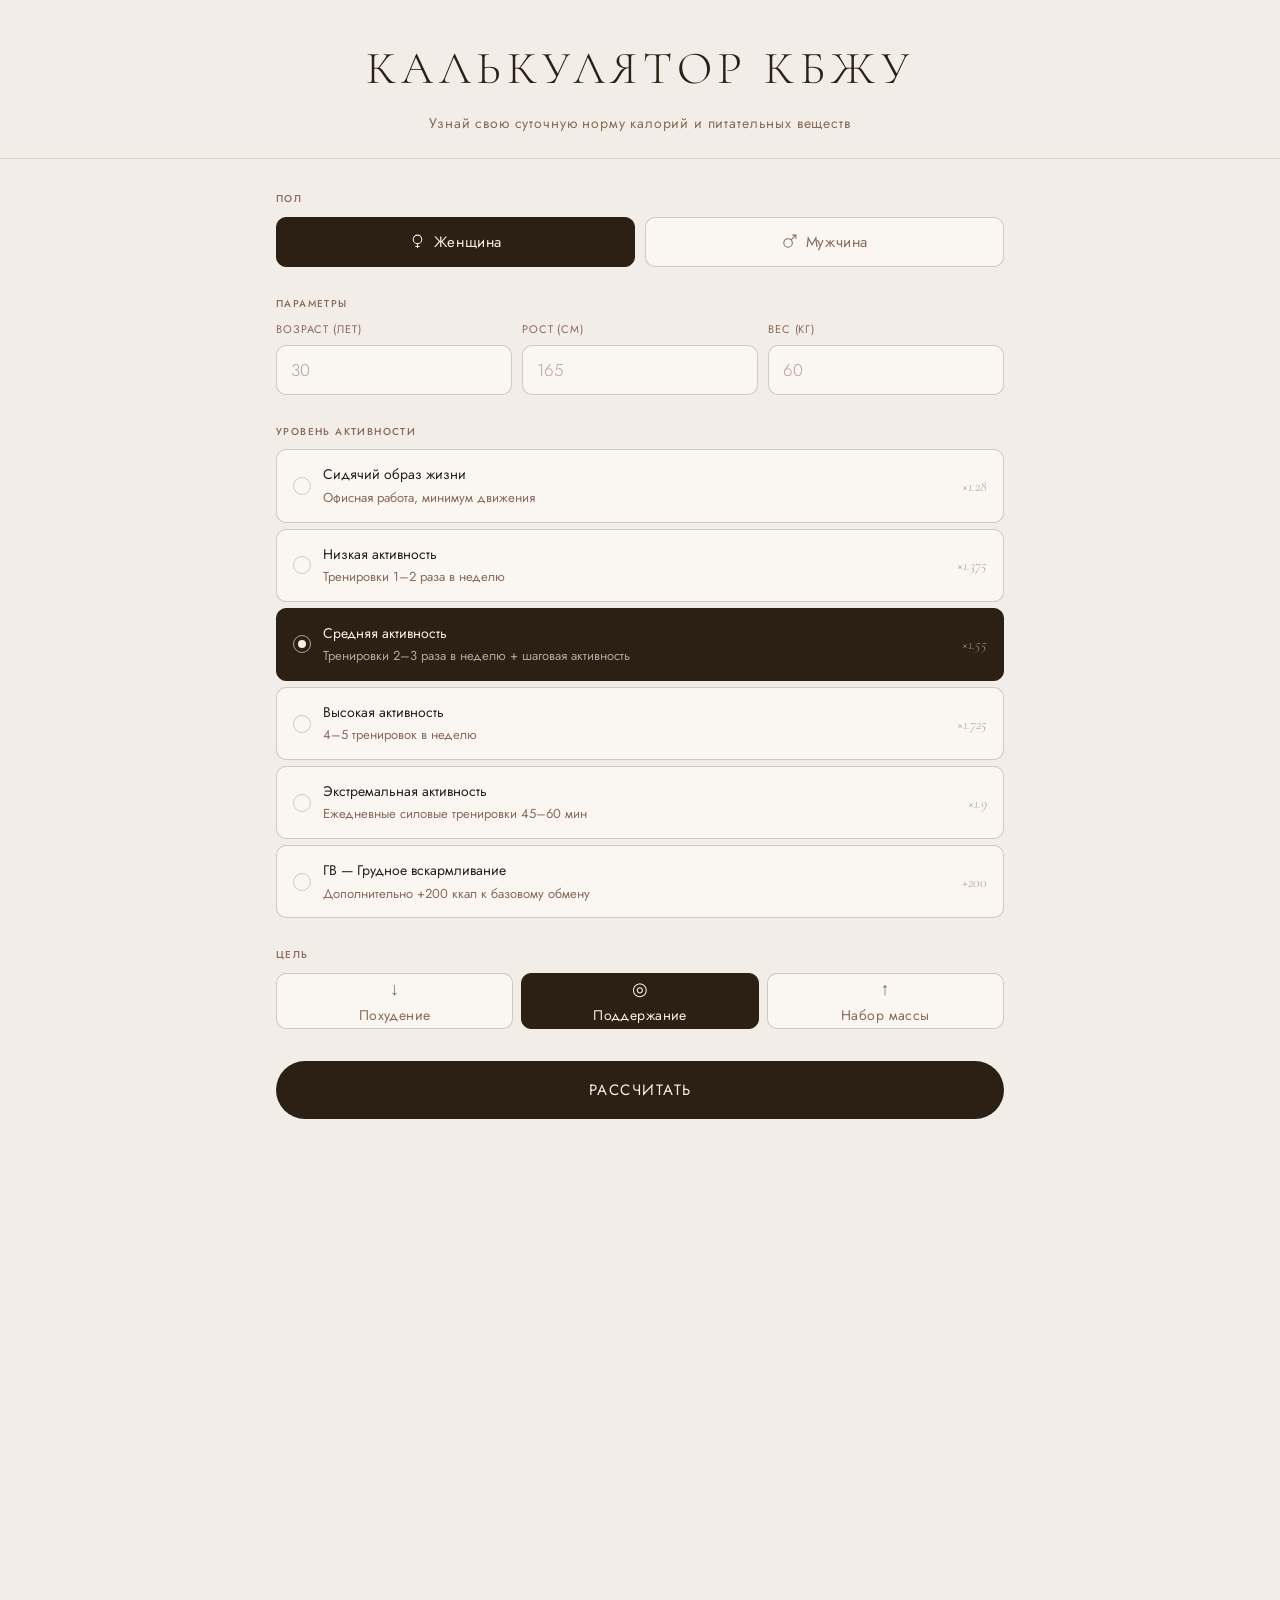
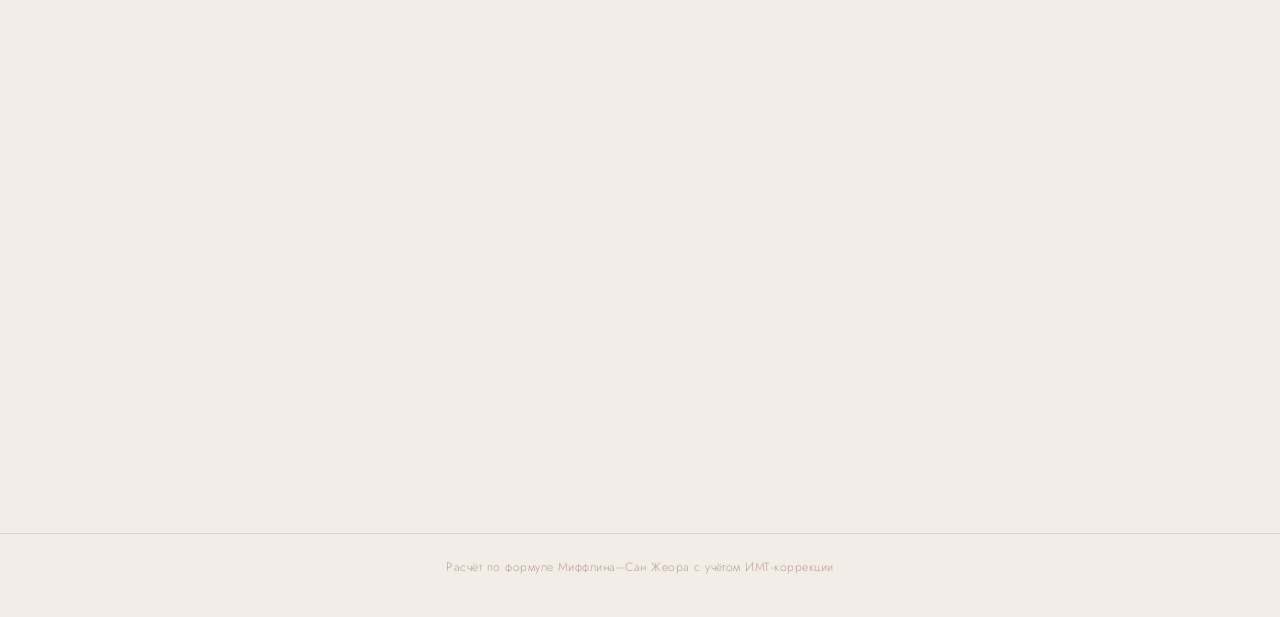
==== commit 2df3f400: "Pre last version" ====
--- a/index.html
+++ b/index.html
@@ -19,7 +19,6 @@
     --brown:     #5C3D2E;
     --mid:       #8A6A58;
     --light:     #B8A090;
-    --accent:    #3D2314;
     --border:    rgba(92,61,46,.15);
     --border2:   rgba(92,61,46,.25);
     --radius:    18px;
@@ -39,24 +38,24 @@
 
   /* ── HEADER ─────────────────────────────── */
   .site-header {
-    padding: 2rem 2rem 1.5rem;
+    padding: 2rem 1.5rem 1.5rem;
     text-align: center;
     border-bottom: 1px solid var(--border);
     background: var(--bg);
   }
   .site-header .logo {
     font-family: 'Cormorant Garamond', serif;
-    font-size: clamp(28px, 6vw, 46px);
+    font-size: clamp(26px, 7vw, 46px);
     font-weight: 300;
     letter-spacing: .12em;
     color: var(--dark);
     text-transform: uppercase;
   }
   .site-header .tagline {
-    font-size: 13px;
-    letter-spacing: .08em;
+    font-size: clamp(12px, 3vw, 14px);
+    letter-spacing: .06em;
     color: var(--mid);
-    margin-top: .35rem;
+    margin-top: .4rem;
     font-weight: 400;
   }
 
@@ -64,7 +63,7 @@
   .page {
     max-width: 760px;
     margin: 0 auto;
-    padding: 2.5rem 1.25rem 4rem;
+    padding: 2rem 1rem 4rem;
   }
 
   .section-label {
@@ -79,40 +78,33 @@
   .section-label:first-child { margin-top: 0; }
 
   /* ── GENDER TOGGLE ───────────────────────── */
-  .gender-wrap {
-    display: flex;
-    gap: 10px;
-  }
+  .gender-wrap { display: flex; gap: 10px; }
   .gender-btn {
     flex: 1;
-    height: 46px;
+    height: 50px;
     border: 1px solid var(--border2);
     border-radius: var(--radius-sm);
     background: var(--card);
     color: var(--mid);
     font-family: 'Jost', sans-serif;
-    font-size: 14px;
+    font-size: 15px;
     font-weight: 400;
     letter-spacing: .04em;
     cursor: pointer;
     transition: all .2s;
-    display: flex; align-items: center; justify-content: center; gap: 7px;
+    display: flex; align-items: center; justify-content: center; gap: 8px;
   }
   .gender-btn:hover { background: var(--card2); color: var(--brown); }
-  .gender-btn.active {
-    background: var(--dark);
-    border-color: var(--dark);
-    color: #F5EFE7;
-  }
-  .gender-btn svg { width: 17px; height: 17px; }
-
-  /* ── INPUT GRID ──────────────────────────── */
+  .gender-btn.active { background: var(--dark); border-color: var(--dark); color: #F5EFE7; }
+  .gender-btn svg { width: 17px; height: 17px; flex-shrink: 0; }
+
+  /* ── INPUTS ──────────────────────────────── */
   .input-grid {
     display: grid;
     grid-template-columns: repeat(3, 1fr);
     gap: 10px;
   }
-  @media (max-width: 480px) {
+  @media (max-width: 460px) {
     .input-grid { grid-template-columns: 1fr 1fr; }
     .input-grid .field:last-child { grid-column: 1 / -1; }
   }
@@ -127,14 +119,14 @@
   }
   .field input {
     width: 100%;
-    height: 48px;
+    height: 50px;
     padding: 0 14px;
     border: 1px solid var(--border2);
     border-radius: var(--radius-sm);
     background: var(--card);
     color: var(--dark);
     font-family: 'Jost', sans-serif;
-    font-size: 16px;
+    font-size: 17px;
     font-weight: 300;
     outline: none;
     transition: border-color .2s, background .2s;
@@ -142,14 +134,11 @@
   }
   .field input::-webkit-inner-spin-button,
   .field input::-webkit-outer-spin-button { -webkit-appearance: none; }
-  .field input::placeholder { color: var(--light); font-size: 15px; }
-  .field input:focus {
-    border-color: var(--brown);
-    background: var(--card2);
-  }
+  .field input::placeholder { color: var(--light); }
+  .field input:focus { border-color: var(--brown); background: var(--card2); }
   .field input.err { border-color: #c0604a; background: #fdf3f1; }
 
-  /* ── ACTIVITY LIST ───────────────────────── */
+  /* ── ACTIVITY ────────────────────────────── */
   .act-list { display: flex; flex-direction: column; gap: 6px; }
   .act-item {
     display: flex; align-items: center; gap: 12px;
@@ -161,10 +150,7 @@
     transition: all .18s;
   }
   .act-item:hover { background: var(--card2); border-color: var(--brown); }
-  .act-item.active {
-    background: var(--dark);
-    border-color: var(--dark);
-  }
+  .act-item.active { background: var(--dark); border-color: var(--dark); }
   .act-radio {
     width: 18px; height: 18px; border-radius: 50%;
     border: 1.5px solid var(--border2);
@@ -172,110 +158,66 @@
     transition: all .18s;
     display: flex; align-items: center; justify-content: center;
   }
-  .act-item.active .act-radio {
-    border-color: var(--light);
-    background: transparent;
-  }
+  .act-item.active .act-radio { border-color: var(--light); }
   .act-item.active .act-radio::after {
-    content: '';
-    display: block;
+    content: ''; display: block;
     width: 8px; height: 8px;
-    border-radius: 50%;
-    background: #F5EFE7;
-  }
-  .act-text { flex: 1; }
-  .act-name {
-    font-size: 14px; font-weight: 400;
-    color: var(--dark);
-    transition: color .18s;
-  }
+    border-radius: 50%; background: #F5EFE7;
+  }
+  .act-text { flex: 1; min-width: 0; }
+  .act-name { font-size: 14px; font-weight: 400; color: var(--dark); transition: color .18s; }
   .act-item.active .act-name { color: #F5EFE7; }
-  .act-desc {
-    font-size: 12px; color: var(--light);
-    margin-top: 1px;
-    transition: color .18s;
-  }
-  .act-item.active .act-desc { color: rgba(245,239,231,.55); }
+  .act-desc { font-size: 13px; font-weight: 400; color: var(--mid); margin-top: 2px; transition: color .18s; }
+  .act-item.active .act-desc { color: rgba(245,239,231,.65); }
   .act-coef {
     font-family: 'Cormorant Garamond', serif;
-    font-size: 15px;
-    color: var(--light);
-    font-style: italic;
-    transition: color .18s;
-  }
-  .act-item.active .act-coef { color: rgba(245,239,231,.6); }
-
-  /* ── GOAL TOGGLE ─────────────────────────── */
+    font-size: 15px; font-style: italic;
+    color: var(--light); flex-shrink: 0; transition: color .18s;
+  }
+  .act-item.active .act-coef { color: rgba(245,239,231,.55); }
+  .act-item.hidden-gv {
+    display: none;
+  }
+
+  /* ── GOAL ────────────────────────────────── */
   .goal-wrap { display: grid; grid-template-columns: repeat(3, 1fr); gap: 8px; }
   .goal-btn {
-    height: 52px;
+    height: 56px;
     border: 1px solid var(--border2);
     border-radius: var(--radius-sm);
     background: var(--card);
     color: var(--mid);
     font-family: 'Jost', sans-serif;
-    font-size: 13px;
-    font-weight: 400;
+    font-size: 14px; font-weight: 400;
     letter-spacing: .03em;
-    cursor: pointer;
-    transition: all .2s;
-    display: flex; flex-direction: column; align-items: center; justify-content: center;
-    gap: 3px;
-    line-height: 1.2;
-    text-align: center;
+    cursor: pointer; transition: all .2s;
+    display: flex; flex-direction: column;
+    align-items: center; justify-content: center;
+    gap: 3px; text-align: center;
   }
   .goal-btn:hover { background: var(--card2); color: var(--brown); }
-  .goal-btn.active {
-    background: var(--dark);
-    border-color: var(--dark);
-    color: #F5EFE7;
-  }
+  .goal-btn.active { background: var(--dark); border-color: var(--dark); color: #F5EFE7; }
   .goal-icon { font-size: 18px; }
 
-  /* ── CALCULATE BUTTON ────────────────────── */
+  /* ── CALC BUTTON ─────────────────────────── */
   .btn-calc {
-    width: 100%;
-    height: 58px;
-    margin-top: 2rem;
-    border: none;
-    border-radius: 40px;
-    background: var(--dark);
-    color: #F5EFE7;
+    width: 100%; height: 58px; margin-top: 2rem;
+    border: none; border-radius: 40px;
+    background: var(--dark); color: #F5EFE7;
     font-family: 'Jost', sans-serif;
-    font-size: 15px;
-    font-weight: 400;
-    letter-spacing: .1em;
-    text-transform: uppercase;
-    cursor: pointer;
-    transition: all .2s;
-    position: relative;
-    overflow: hidden;
-  }
-  .btn-calc:hover {
-    background: var(--brown);
-    transform: translateY(-1px);
-  }
-  .btn-calc:active { transform: translateY(0) scale(.99); }
-  .btn-calc::after {
-    content: '';
-    position: absolute; inset: 0;
-    background: rgba(255,255,255,.06);
-    opacity: 0;
-    transition: opacity .2s;
-  }
-  .btn-calc:hover::after { opacity: 1; }
-
-  /* ── ERROR MSG ───────────────────────────── */
+    font-size: 15px; font-weight: 400;
+    letter-spacing: .1em; text-transform: uppercase;
+    cursor: pointer; transition: all .2s;
+  }
+  .btn-calc:hover { background: var(--brown); transform: translateY(-1px); }
+  .btn-calc:active { transform: scale(.99); }
+
+  /* ── ERROR ───────────────────────────────── */
   .err-msg {
-    display: none;
-    margin-top: .75rem;
-    padding: 10px 14px;
-    border-radius: var(--radius-sm);
-    background: #fdf3f1;
-    border: 1px solid #e8b5aa;
-    font-size: 13px;
-    color: #a04030;
-    letter-spacing: .02em;
+    display: none; margin-top: .75rem;
+    padding: 10px 14px; border-radius: var(--radius-sm);
+    background: #fdf3f1; border: 1px solid #e8b5aa;
+    font-size: 13px; color: #a04030; letter-spacing: .02em;
   }
   .err-msg.show { display: block; }
 
@@ -283,8 +225,7 @@
   .divider {
     display: flex; align-items: center; gap: 1rem;
     margin: 2.5rem 0 1.5rem;
-    opacity: 0;
-    transition: opacity .4s .1s;
+    opacity: 0; transition: opacity .4s .1s;
   }
   .divider.show { opacity: 1; }
   .divider::before, .divider::after {
@@ -292,201 +233,177 @@
   }
   .divider span {
     font-family: 'Cormorant Garamond', serif;
-    font-size: 13px;
-    font-style: italic;
-    color: var(--light);
-    white-space: nowrap;
-    letter-spacing: .05em;
+    font-size: 13px; font-style: italic;
+    color: var(--light); white-space: nowrap; letter-spacing: .05em;
   }
 
   /* ── RESULTS ─────────────────────────────── */
   .results {
-    opacity: 0;
-    transform: translateY(16px);
+    opacity: 0; transform: translateY(16px);
     transition: opacity .45s, transform .45s;
     pointer-events: none;
   }
-  .results.show {
-    opacity: 1;
-    transform: translateY(0);
-    pointer-events: auto;
-  }
-
-  /* Main calorie card */
+  .results.show { opacity: 1; transform: translateY(0); pointer-events: auto; }
+
+  /* Calorie card */
   .kcal-card {
-    background: var(--dark);
-    border-radius: var(--radius);
-    padding: 2rem 2rem 1.75rem;
-    text-align: center;
+    background: var(--dark); border-radius: var(--radius);
+    padding: 2rem 1.5rem 1.75rem; text-align: center;
     margin-bottom: 1rem;
-    position: relative;
-    overflow: hidden;
-  }
-  .kcal-card::before {
-    content: '';
-    position: absolute;
-    top: -30px; right: -30px;
-    width: 160px; height: 160px;
-    border-radius: 50%;
-    background: rgba(255,255,255,.03);
-  }
-  .kcal-card::after {
-    content: '';
-    position: absolute;
-    bottom: -40px; left: -20px;
-    width: 120px; height: 120px;
-    border-radius: 50%;
-    background: rgba(255,255,255,.025);
   }
   .kcal-label {
-    font-size: 10px;
-    letter-spacing: .14em;
-    text-transform: uppercase;
-    color: rgba(245,239,231,.45);
-    font-weight: 400;
+    font-size: 11px; letter-spacing: .14em; text-transform: uppercase;
+    color: rgba(245,239,231,.45); font-weight: 400;
   }
   .kcal-val {
     font-family: 'Cormorant Garamond', serif;
-    font-size: clamp(52px, 14vw, 80px);
-    font-weight: 300;
-    color: #F5EFE7;
-    line-height: 1;
-    margin: .3rem 0 .2rem;
-    letter-spacing: -.01em;
-  }
-  .kcal-unit {
-    font-size: 13px;
-    color: rgba(245,239,231,.55);
-    letter-spacing: .08em;
-  }
-
-  /* Macro cards grid */
+    font-size: clamp(60px, 18vw, 90px);
+    font-weight: 300; color: #F5EFE7;
+    line-height: 1; margin: .3rem 0 .2rem;
+  }
+  .kcal-unit { font-size: 14px; color: rgba(245,239,231,.55); letter-spacing: .08em; }
+
+  /* ── MACRO CARDS ─────────────────────────── */
   .macro-grid {
     display: grid;
     grid-template-columns: repeat(3, 1fr);
-    gap: 8px;
-    margin-bottom: 1rem;
-  }
-  @media (max-width: 400px) {
-    .macro-grid { grid-template-columns: 1fr 1fr; }
-    .macro-grid .mc:nth-child(3) { grid-column: 1 / -1; }
-  }
+    gap: 8px; margin-bottom: 1rem;
+  }
+  /* On very small phones stack as 1 row of 3 is fine, but if super narrow → 1 col each */
+  @media (max-width: 360px) {
+    .macro-grid { grid-template-columns: 1fr; }
+  }
+
   .mc {
     background: var(--card);
     border: 1px solid var(--border);
     border-radius: var(--radius);
-    padding: 1.25rem 1rem;
+    padding: 1.4rem 1rem 1.2rem;
     text-align: center;
-    position: relative;
-    overflow: hidden;
+    position: relative; overflow: hidden;
   }
   .mc::before {
-    content: '';
-    position: absolute;
-    top: 0; left: 0; right: 0;
-    height: 3px;
-    border-radius: 0 0 0 0;
+    content: ''; position: absolute;
+    top: 0; left: 0; right: 0; height: 3px;
   }
   .mc.prot::before { background: #8BAF8A; }
   .mc.fat::before  { background: #C4956B; }
   .mc.carb::before { background: #8A9FAF; }
-  .mc-icon { font-size: 22px; margin-bottom: .35rem; }
+
+  .mc-icon { font-size: 22px; margin-bottom: .4rem; }
+
   .mc-lbl {
-    font-size: 10px;
-    text-transform: uppercase;
-    letter-spacing: .1em;
-    color: var(--mid);
-    font-weight: 400;
-  }
+    font-size: 10px; text-transform: uppercase;
+    letter-spacing: .1em; color: var(--mid); font-weight: 400;
+  }
+
+  /* Big gram number — the focus element */
   .mc-val {
     font-family: 'Cormorant Garamond', serif;
-    font-size: 34px;
-    font-weight: 300;
-    line-height: 1.1;
-    margin: .1rem 0 0;
-  }
-  .mc.prot .mc-val { color: #4A7048; }
-  .mc.fat  .mc-val { color: #8C5530; }
-  .mc.carb .mc-val { color: #3A5A70; }
-  .mc-unit { font-size: 11px; color: var(--light); }
-
-  /* BMI card */
+    font-size: clamp(42px, 10vw, 56px);
+    font-weight: 400;
+    line-height: 1; margin: .2rem 0 0;
+  }
+  .mc.prot .mc-val { color: #3D6B3B; }
+  .mc.fat  .mc-val { color: #7A4420; }
+  .mc.carb .mc-val { color: #2A4E66; }
+
+  /* gram label below number */
+  .mc-gram {
+    font-size: 13px; font-weight: 400;
+    letter-spacing: .04em;
+    margin-top: 1px;
+  }
+  .mc.prot .mc-gram { color: #8BAF8A; }
+  .mc.fat  .mc-gram { color: #C4956B; }
+  .mc.carb .mc-gram { color: #8A9FAF; }
+
+  /* percent badge */
+  .mc-pct {
+    display: inline-block;
+    margin-top: .5rem;
+    font-size: 11px; font-weight: 400;
+    letter-spacing: .06em;
+    padding: 3px 10px; border-radius: 20px;
+  }
+  .mc.prot .mc-pct { background: #EBF3EA; color: #3D6B3B; }
+  .mc.fat  .mc-pct { background: #F8EDE3; color: #7A4420; }
+  .mc.carb .mc-pct { background: #E3EBF3; color: #2A4E66; }
+
+  /* ── BMI CARD ────────────────────────────── */
   .bmi-card {
-    background: var(--card);
-    border: 1px solid var(--border);
+    background: var(--card); border: 1px solid var(--border);
     border-radius: var(--radius);
-    padding: 1.25rem 1.5rem;
-    display: flex;
-    align-items: center;
+    padding: 1.4rem 1.5rem;
+    display: flex; align-items: center;
     justify-content: space-between;
-    gap: 1rem;
-    margin-bottom: 1rem;
-    flex-wrap: wrap;
-  }
-  .bmi-left .bmi-lbl {
-    font-size: 10px;
-    text-transform: uppercase;
-    letter-spacing: .1em;
-    color: var(--mid);
-    font-weight: 400;
-  }
-  .bmi-left .bmi-num {
+    gap: 1rem; margin-bottom: 1rem; flex-wrap: wrap;
+  }
+  .bmi-lbl {
+    font-size: 10px; text-transform: uppercase;
+    letter-spacing: .1em; color: var(--mid); font-weight: 400;
+    margin-bottom: .2rem;
+  }
+  .bmi-num {
     font-family: 'Cormorant Garamond', serif;
-    font-size: 42px;
-    font-weight: 300;
-    color: var(--dark);
-    line-height: 1.1;
-    margin-top: .1rem;
-  }
-  .bmi-left .bmi-unit { font-size: 12px; color: var(--light); }
+    font-size: clamp(44px, 11vw, 56px);
+    font-weight: 400; color: var(--dark); line-height: 1;
+  }
+  .bmi-unit { font-size: 12px; color: var(--light); margin-top: 2px; }
   .bmi-badge {
-    padding: 7px 18px;
-    border-radius: 30px;
-    font-size: 13px;
-    font-weight: 400;
-    letter-spacing: .03em;
-  }
-  .bmi-badge.normal  { background: #EBF1E8; color: #375535; border: 1px solid #BDD6B9; }
-  .bmi-badge.under   { background: #FDF5E8; color: #6B4B1A; border: 1px solid #E8D0A0; }
-  .bmi-badge.over1   { background: #FDF5E8; color: #6B4B1A; border: 1px solid #E8D0A0; }
-  .bmi-badge.over2   { background: #FBF0EC; color: #7A3520; border: 1px solid #E8C0B0; }
-  .bmi-badge.over3   { background: #FAE8E8; color: #7A2020; border: 1px solid #E0B0B0; }
-  .bmi-badge.obese3  { background: #FAE8E8; color: #7A2020; border: 1px solid #E0B0B0; }
-
-  /* Bars */
+    padding: 8px 20px; border-radius: 30px;
+    font-size: 14px; font-weight: 400; letter-spacing: .02em;
+  }
+  .bmi-badge.normal { background: #EBF1E8; color: #375535; border: 1px solid #BDD6B9; }
+  .bmi-badge.under  { background: #FDF5E8; color: #6B4B1A; border: 1px solid #E8D0A0; }
+  .bmi-badge.over1  { background: #FDF5E8; color: #6B4B1A; border: 1px solid #E8D0A0; }
+  .bmi-badge.over2  { background: #FBF0EC; color: #7A3520; border: 1px solid #E8C0B0; }
+  .bmi-badge.over3  { background: #FAE8E8; color: #7A2020; border: 1px solid #E0B0B0; }
+  .bmi-badge.obese3 { background: #FAE8E8; color: #7A2020; border: 1px solid #E0B0B0; }
+
+  /* ── BARS CARD ───────────────────────────── */
   .bars-card {
-    background: var(--card);
-    border: 1px solid var(--border);
-    border-radius: var(--radius);
-    padding: 1.25rem 1.5rem;
+    background: var(--card); border: 1px solid var(--border);
+    border-radius: var(--radius); padding: 1.4rem 1.5rem;
   }
   .bars-title {
-    font-size: 10px;
-    text-transform: uppercase;
-    letter-spacing: .1em;
-    color: var(--mid);
-    font-weight: 400;
-    margin-bottom: 1rem;
-  }
-  .bar-row { margin-bottom: .85rem; }
+    font-size: 10px; text-transform: uppercase;
+    letter-spacing: .12em; color: var(--mid); font-weight: 400;
+    margin-bottom: 1.25rem;
+  }
+  .bar-row { margin-bottom: 1.1rem; }
   .bar-row:last-child { margin-bottom: 0; }
   .bar-top {
-    display: flex;
-    justify-content: space-between;
-    margin-bottom: 5px;
-    font-size: 12px;
-    color: var(--mid);
-  }
-  .bar-top span:last-child { font-weight: 400; color: var(--brown); }
+    display: flex; justify-content: space-between;
+    align-items: baseline;
+    margin-bottom: 7px;
+  }
+  .bar-name {
+    font-size: 13px; color: var(--mid); font-weight: 400;
+    letter-spacing: .02em;
+  }
+  /* Big gram value next to bar */
+  .bar-grams {
+    font-family: 'Cormorant Garamond', serif;
+    font-size: 26px; font-weight: 400; line-height: 1;
+  }
+  .bar-row.br-p .bar-grams { color: #3D6B3B; }
+  .bar-row.br-f .bar-grams { color: #7A4420; }
+  .bar-row.br-c .bar-grams { color: #2A4E66; }
+  .bar-gram-unit {
+    font-size: 12px; font-weight: 400;
+    margin-left: 2px; vertical-align: 1px;
+  }
+  .bar-row.br-p .bar-gram-unit { color: #8BAF8A; }
+  .bar-row.br-f .bar-gram-unit { color: #C4956B; }
+  .bar-row.br-c .bar-gram-unit { color: #8A9FAF; }
+
   .bar-track {
-    height: 7px;
-    background: var(--bg2);
-    border-radius: 4px;
-    overflow: hidden;
+    height: 8px; background: var(--bg2);
+    border-radius: 4px; overflow: hidden;
   }
   .bar-fill {
-    height: 100%;
-    border-radius: 4px;
+    height: 100%; border-radius: 4px;
     transition: width .7s cubic-bezier(.4,0,.2,1);
   }
   .bp { background: #8BAF8A; }
@@ -495,16 +412,10 @@
 
   /* ── FOOTER ──────────────────────────────── */
   .site-footer {
-    text-align: center;
-    padding: 1.5rem 1rem 2rem;
-    border-top: 1px solid var(--border);
-    margin-top: 1rem;
-  }
-  .site-footer p {
-    font-size: 12px;
-    color: var(--light);
-    letter-spacing: .04em;
-  }
+    text-align: center; padding: 1.5rem 1rem 2.5rem;
+    border-top: 1px solid var(--border); margin-top: 1rem;
+  }
+  .site-footer p { font-size: 12px; color: var(--light); letter-spacing: .04em; }
 
   /* ── ANIMATIONS ──────────────────────────── */
   @keyframes fadeUp {
@@ -515,6 +426,17 @@
   .results.show .macro-grid { animation: fadeUp .4s .1s ease both; }
   .results.show .bmi-card   { animation: fadeUp .4s .18s ease both; }
   .results.show .bars-card  { animation: fadeUp .4s .26s ease both; }
+
+  /* ── MOBILE TWEAKS ───────────────────────── */
+  @media (max-width: 520px) {
+    .page { padding: 1.5rem .75rem 3rem; }
+    .act-item { padding: 11px 12px; gap: 10px; }
+    .act-coef { display: none; }
+    .bmi-card { flex-direction: column; align-items: flex-start; gap: .75rem; }
+    .bars-card { padding: 1.25rem 1rem; }
+    .kcal-card { padding: 1.75rem 1rem; }
+    .macro-grid { gap: 6px; }
+  }
 </style>
 </head>
 <body>
@@ -526,7 +448,6 @@
 
 <main class="page">
 
-  <!-- GENDER -->
   <div class="section-label">Пол</div>
   <div class="gender-wrap" id="gender-group">
     <button class="gender-btn active" data-val="female" type="button">
@@ -543,101 +464,61 @@
     </button>
   </div>
 
-  <!-- PARAMS -->
   <div class="section-label">Параметры</div>
   <div class="input-grid">
-    <div class="field">
-      <label>Возраст (лет)</label>
-      <input type="number" id="age" min="10" max="120" placeholder="30">
-    </div>
-    <div class="field">
-      <label>Рост (см)</label>
-      <input type="number" id="height" min="100" max="250" placeholder="165">
-    </div>
-    <div class="field">
-      <label>Вес (кг)</label>
-      <input type="number" id="weight" min="30" max="300" placeholder="60">
-    </div>
+    <div class="field"><label>Возраст (лет)</label><input type="number" id="age" min="10" max="120" placeholder="30"></div>
+    <div class="field"><label>Рост (см)</label><input type="number" id="height" min="100" max="250" placeholder="165"></div>
+    <div class="field"><label>Вес (кг)</label><input type="number" id="weight" min="30" max="300" placeholder="60"></div>
   </div>
 
-  <!-- ACTIVITY -->
   <div class="section-label">Уровень активности</div>
   <div class="act-list" id="act-group">
     <div class="act-item" data-val="1.28">
       <div class="act-radio"></div>
-      <div class="act-text">
-        <div class="act-name">Сидячий образ жизни</div>
-        <div class="act-desc">Офисная работа, минимум движения</div>
-      </div>
+      <div class="act-text"><div class="act-name">Сидячий образ жизни</div><div class="act-desc">Офисная работа, минимум движения</div></div>
       <div class="act-coef">×1.28</div>
     </div>
     <div class="act-item" data-val="1.375">
       <div class="act-radio"></div>
-      <div class="act-text">
-        <div class="act-name">Низкая активность</div>
-        <div class="act-desc">Тренировки 1–2 раза в неделю</div>
-      </div>
+      <div class="act-text"><div class="act-name">Низкая активность</div><div class="act-desc">Тренировки 1–2 раза в неделю</div></div>
       <div class="act-coef">×1.375</div>
     </div>
     <div class="act-item active" data-val="1.55">
       <div class="act-radio"></div>
-      <div class="act-text">
-        <div class="act-name">Средняя активность</div>
-        <div class="act-desc">Тренировки 2–3 раза в неделю + шаговая активность</div>
-      </div>
+      <div class="act-text"><div class="act-name">Средняя активность</div><div class="act-desc">Тренировки 2–3 раза в неделю + шаговая активность</div></div>
       <div class="act-coef">×1.55</div>
     </div>
     <div class="act-item" data-val="1.725">
       <div class="act-radio"></div>
-      <div class="act-text">
-        <div class="act-name">Высокая активность</div>
-        <div class="act-desc">4–5 тренировок в неделю</div>
-      </div>
+      <div class="act-text"><div class="act-name">Высокая активность</div><div class="act-desc">4–5 тренировок в неделю</div></div>
       <div class="act-coef">×1.725</div>
     </div>
     <div class="act-item" data-val="1.9">
       <div class="act-radio"></div>
-      <div class="act-text">
-        <div class="act-name">Экстремальная активность</div>
-        <div class="act-desc">Ежедневные силовые тренировки 45–60 мин</div>
-      </div>
+      <div class="act-text"><div class="act-name">Экстремальная активность</div><div class="act-desc">Ежедневные силовые тренировки 45–60 мин</div></div>
       <div class="act-coef">×1.9</div>
     </div>
-    <div class="act-item" data-val="gv">
+    <div class="act-item" data-val="gv" id="act-gv">
       <div class="act-radio"></div>
-      <div class="act-text">
-        <div class="act-name">ГВ — Грудное вскармливание</div>
-        <div class="act-desc">Дополнительно +200 ккал к базовому обмену</div>
-      </div>
+      <div class="act-text"><div class="act-name">ГВ — Грудное вскармливание</div><div class="act-desc">Дополнительно +200 ккал к базовому обмену</div></div>
       <div class="act-coef">+200</div>
     </div>
   </div>
 
-  <!-- GOAL -->
   <div class="section-label">Цель</div>
   <div class="goal-wrap" id="goal-group">
-    <button class="goal-btn" data-val="loss" type="button">
-      <span class="goal-icon">↓</span>
-      Похудение
-    </button>
-    <button class="goal-btn active" data-val="maintain" type="button">
-      <span class="goal-icon">◎</span>
-      Поддержание
-    </button>
-    <button class="goal-btn" data-val="gain" type="button">
-      <span class="goal-icon">↑</span>
-      Набор массы
-    </button>
+    <button class="goal-btn" data-val="loss" type="button"><span class="goal-icon">↓</span>Похудение</button>
+    <button class="goal-btn active" data-val="maintain" type="button"><span class="goal-icon">◎</span>Поддержание</button>
+    <button class="goal-btn" data-val="gain" type="button"><span class="goal-icon">↑</span>Набор массы</button>
   </div>
 
-  <!-- ERRORS + BUTTON -->
   <div class="err-msg" id="err-msg"></div>
   <button class="btn-calc" type="button" onclick="calculate()">Рассчитать</button>
 
-  <!-- RESULTS -->
   <div class="divider" id="divider"><span>Ваши результаты</span></div>
 
   <div class="results" id="results">
+
     <div class="kcal-card">
       <div class="kcal-label">Суточная норма калорий</div>
       <div class="kcal-val" id="r-kcal">—</div>
@@ -649,24 +530,27 @@
         <div class="mc-icon">🥩</div>
         <div class="mc-lbl">Белки</div>
         <div class="mc-val" id="r-prot">—</div>
-        <div class="mc-unit">г / день</div>
+        <div class="mc-gram">граммов</div>
+        <div class="mc-pct">30%</div>
       </div>
       <div class="mc fat">
         <div class="mc-icon">🥑</div>
         <div class="mc-lbl">Жиры</div>
         <div class="mc-val" id="r-fat">—</div>
-        <div class="mc-unit">г / день</div>
+        <div class="mc-gram">граммов</div>
+        <div class="mc-pct">30%</div>
       </div>
       <div class="mc carb">
         <div class="mc-icon">🌾</div>
         <div class="mc-lbl">Углеводы</div>
         <div class="mc-val" id="r-carb">—</div>
-        <div class="mc-unit">г / день</div>
+        <div class="mc-gram">граммов</div>
+        <div class="mc-pct">40%</div>
       </div>
     </div>
 
     <div class="bmi-card">
-      <div class="bmi-left">
+      <div>
         <div class="bmi-lbl">Индекс массы тела (ИМТ)</div>
         <div class="bmi-num" id="r-bmi">—</div>
         <div class="bmi-unit">кг / м²</div>
@@ -676,119 +560,105 @@
 
     <div class="bars-card">
       <div class="bars-title">Распределение нутриентов</div>
-      <div class="bar-row">
-        <div class="bar-top"><span>Белки — 30%</span><span id="b-prot"></span></div>
+
+      <div class="bar-row br-p">
+        <div class="bar-top">
+          <span class="bar-name">Белки — 30%</span>
+          <span class="bar-grams" id="b-prot">—<span class="bar-gram-unit">г</span></span>
+        </div>
         <div class="bar-track"><div class="bar-fill bp" id="bar-p" style="width:0%"></div></div>
       </div>
-      <div class="bar-row">
-        <div class="bar-top"><span>Жиры — 30%</span><span id="b-fat"></span></div>
+
+      <div class="bar-row br-f">
+        <div class="bar-top">
+          <span class="bar-name">Жиры — 30%</span>
+          <span class="bar-grams" id="b-fat">—<span class="bar-gram-unit">г</span></span>
+        </div>
         <div class="bar-track"><div class="bar-fill bf" id="bar-f" style="width:0%"></div></div>
       </div>
-      <div class="bar-row">
-        <div class="bar-top"><span>Углеводы — 40%</span><span id="b-carb"></span></div>
+
+      <div class="bar-row br-c">
+        <div class="bar-top">
+          <span class="bar-name">Углеводы — 40%</span>
+          <span class="bar-grams" id="b-carb">—<span class="bar-gram-unit">г</span></span>
+        </div>
         <div class="bar-track"><div class="bar-fill bc" id="bar-c" style="width:0%"></div></div>
       </div>
     </div>
+
   </div>
-
 </main>
 
 <footer class="site-footer">
-  <p>Расчёт выполнен по формуле Миффлина–Сан Жеора с учётом ИМТ-коррекции</p>
+  <p>Расчёт по формуле Миффлина–Сан Жеора с учётом ИМТ-коррекции</p>
 </footer>
 
 <script>
-  /* ── Toggle helpers ─────────────────────── */
   document.getElementById('gender-group').addEventListener('click', e => {
-    const btn = e.target.closest('.gender-btn');
-    if (!btn) return;
+    const btn = e.target.closest('.gender-btn'); if (!btn) return;
     document.querySelectorAll('.gender-btn').forEach(b => b.classList.remove('active'));
     btn.classList.add('active');
+    const gvItem = document.getElementById('act-gv');
+    if (btn.dataset.val === 'male') {
+      gvItem.classList.add('hidden-gv');
+      // if GV was selected, deselect it and pick the default
+      if (gvItem.classList.contains('active')) {
+        gvItem.classList.remove('active');
+        document.querySelector('.act-item[data-val="1.55"]').classList.add('active');
+      }
+    } else {
+      gvItem.classList.remove('hidden-gv');
+    }
   });
   document.getElementById('act-group').addEventListener('click', e => {
-    const item = e.target.closest('.act-item');
-    if (!item) return;
+    const item = e.target.closest('.act-item'); if (!item) return;
     document.querySelectorAll('.act-item').forEach(b => b.classList.remove('active'));
     item.classList.add('active');
   });
   document.getElementById('goal-group').addEventListener('click', e => {
-    const btn = e.target.closest('.goal-btn');
-    if (!btn) return;
+    const btn = e.target.closest('.goal-btn'); if (!btn) return;
     document.querySelectorAll('.goal-btn').forEach(b => b.classList.remove('active'));
     btn.classList.add('active');
   });
 
-  /* ── Helpers ────────────────────────────── */
-  function getSelected(groupId) {
-    const a = document.querySelector(`#${groupId} .active`);
-    return a ? a.dataset.val : null;
-  }
+  function getSelected(id) { const a = document.querySelector('#'+id+' .active'); return a ? a.dataset.val : null; }
   function numVal(id) { return parseFloat(document.getElementById(id).value) || 0; }
-  function setErr(msg) {
-    const el = document.getElementById('err-msg');
-    el.textContent = msg;
-    el.classList.toggle('show', !!msg);
-  }
-  function markErr(id, bad) {
-    document.getElementById(id).classList.toggle('err', bad);
-  }
-
-  /* ── Main calculation ───────────────────── */
+  function setErr(msg) { const el = document.getElementById('err-msg'); el.textContent = msg; el.classList.toggle('show', !!msg); }
+  function markErr(id, bad) { document.getElementById(id).classList.toggle('err', bad); }
+
   function calculate() {
     const gender = getSelected('gender-group');
     const act    = getSelected('act-group');
     const goal   = getSelected('goal-group');
-    const age    = numVal('age');
-    const h      = numVal('height');
-    const w      = numVal('weight');
-
-    /* Validation */
-    let hasErr = false;
-    markErr('age',    !age || age < 10 || age > 120);
-    markErr('height', !h   || h < 100  || h > 250);
-    markErr('weight', !w   || w < 30   || w > 300);
-    if (!age || age < 10 || age > 120) hasErr = true;
-    if (!h   || h < 100  || h > 250)  hasErr = true;
-    if (!w   || w < 30   || w > 300)  hasErr = true;
-
-    if (hasErr) {
-      setErr('Проверьте введённые данные: возраст 10–120, рост 100–250 см, вес 30–300 кг');
-      return;
-    }
-    if (!act)  { setErr('Выберите уровень активности'); return; }
+    const age = numVal('age'), h = numVal('height'), w = numVal('weight');
+
+    const ageErr = !age || age < 10 || age > 120;
+    const hErr   = !h   || h < 100  || h > 250;
+    const wErr   = !w   || w < 30   || w > 300;
+    markErr('age', ageErr); markErr('height', hErr); markErr('weight', wErr);
+    if (ageErr || hErr || wErr) { setErr('Проверьте данные: возраст 10–120, рост 100–250 см, вес 30–300 кг'); return; }
+    if (!act) { setErr('Выберите уровень активности'); return; }
     setErr('');
 
-    /* Step 1: BMR */
-    let bmr;
-    if (gender === 'female') bmr = (10 * w) + (6.25 * h) - (5 * age) - 150;
-    else                     bmr = (10 * w) + (6.25 * h) - (5 * age) + 50;
-
-    /* Step 2: Activity */
-    let cal;
-    if (act === 'gv') cal = bmr + 200;
-    else              cal = bmr * parseFloat(act);
-
-    /* Step 3: Goal */
-    if      (goal === 'loss') cal *= 0.85;
+    let bmr = gender === 'female'
+      ? (10*w) + (6.25*h) - (5*age) - 150
+      : (10*w) + (6.25*h) - (5*age) + 50;
+
+    let cal = act === 'gv' ? bmr + 200 : bmr * parseFloat(act);
+    if (goal === 'loss') cal *= 0.85;
     else if (goal === 'gain') cal *= 1.15;
 
-    /* Step 4: BMI */
-    const bmi  = w / Math.pow(h / 100, 2);
+    const bmi  = w / Math.pow(h/100, 2);
     const bmiR = Math.round(bmi);
-
-    /* Step 5: BMI coefficient */
     let coef = 1;
-    if      (bmiR > 24) coef = Math.max(0.85, 1 - ((bmiR - 24) * 0.01));
-    else if (bmiR < 18) coef = Math.max(0.85, 1 - ((18 - bmiR) * 0.015));
+    if      (bmiR > 24) coef = Math.max(0.85, 1 - (bmiR - 24) * 0.01);
+    else if (bmiR < 18) coef = Math.max(0.85, 1 - (18 - bmiR) * 0.015);
 
     const final = Math.round(cal * coef);
-
-    /* Step 6: Macros */
-    const prot = Math.round(final * 0.30 / 4);
-    const fat  = Math.round(final * 0.30 / 9);
-    const carb = Math.round(final * 0.40 / 4);
-
-    /* BMI category */
+    const prot  = Math.round(final * 0.30 / 4);
+    const fat   = Math.round(final * 0.30 / 9);
+    const carb  = Math.round(final * 0.40 / 4);
+
     let catText, catClass;
     if      (bmiR < 18.5) { catText = 'Дефицит массы';       catClass = 'under'; }
     else if (bmiR < 25)   { catText = 'Норма';                catClass = 'normal'; }
@@ -797,45 +667,36 @@
     else if (bmiR < 40)   { catText = 'Ожирение II степени';  catClass = 'over3'; }
     else                  { catText = 'Ожирение III степени';  catClass = 'obese3'; }
 
-    /* Render */
     document.getElementById('r-kcal').textContent = final.toLocaleString('ru');
     document.getElementById('r-prot').textContent = prot;
     document.getElementById('r-fat').textContent  = fat;
     document.getElementById('r-carb').textContent = carb;
     document.getElementById('r-bmi').textContent  = bmiR;
-
     const badge = document.getElementById('r-bmicat');
-    badge.textContent = catText;
-    badge.className   = 'bmi-badge ' + catClass;
-
-    document.getElementById('b-prot').textContent = prot + ' г';
-    document.getElementById('b-fat').textContent  = fat  + ' г';
-    document.getElementById('b-carb').textContent = carb + ' г';
-
-    /* Animate bars after slight delay */
-    setTimeout(() => {
-      document.getElementById('bar-p').style.width = '30%';
-      document.getElementById('bar-f').style.width = '30%';
-      document.getElementById('bar-c').style.width = '40%';
-    }, 200);
-
-    /* Show results */
-    const results = document.getElementById('results');
-    const divider = document.getElementById('divider');
-    results.classList.remove('show');
-    divider.classList.remove('show');
-    // reset bar widths for re-animation
+    badge.textContent = catText; badge.className = 'bmi-badge ' + catClass;
+
+    // bars with gram spans
+    document.getElementById('b-prot').innerHTML = prot + '<span class="bar-gram-unit">г</span>';
+    document.getElementById('b-fat').innerHTML  = fat  + '<span class="bar-gram-unit">г</span>';
+    document.getElementById('b-carb').innerHTML = carb + '<span class="bar-gram-unit">г</span>';
+
     document.getElementById('bar-p').style.width = '0%';
     document.getElementById('bar-f').style.width = '0%';
     document.getElementById('bar-c').style.width = '0%';
 
-    requestAnimationFrame(() => {
-      requestAnimationFrame(() => {
-        results.classList.add('show');
-        divider.classList.add('show');
-        results.scrollIntoView({ behavior: 'smooth', block: 'nearest' });
-      });
-    });
+    const results = document.getElementById('results');
+    const divider = document.getElementById('divider');
+    results.classList.remove('show'); divider.classList.remove('show');
+
+    requestAnimationFrame(() => requestAnimationFrame(() => {
+      results.classList.add('show'); divider.classList.add('show');
+      setTimeout(() => {
+        document.getElementById('bar-p').style.width = '30%';
+        document.getElementById('bar-f').style.width = '30%';
+        document.getElementById('bar-c').style.width = '40%';
+      }, 200);
+      results.scrollIntoView({ behavior: 'smooth', block: 'nearest' });
+    }));
   }
 </script>
 </body>
